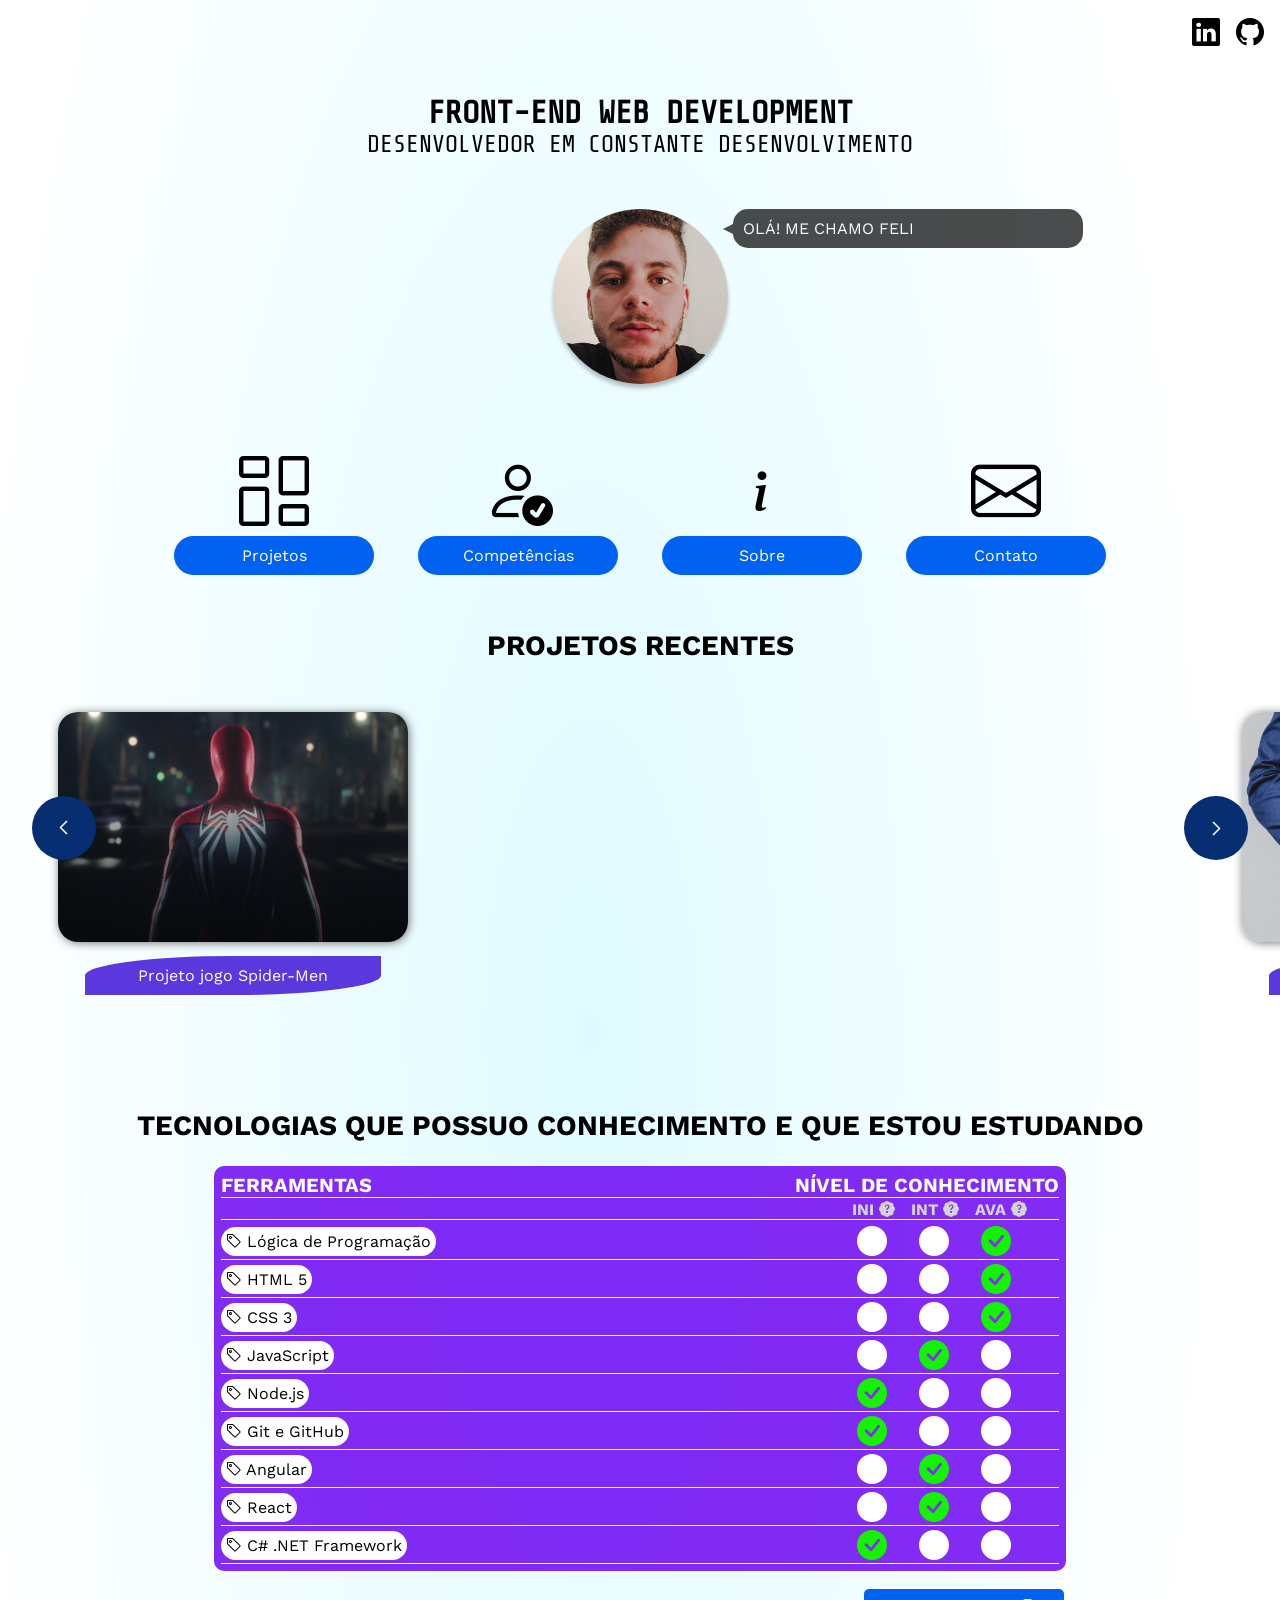
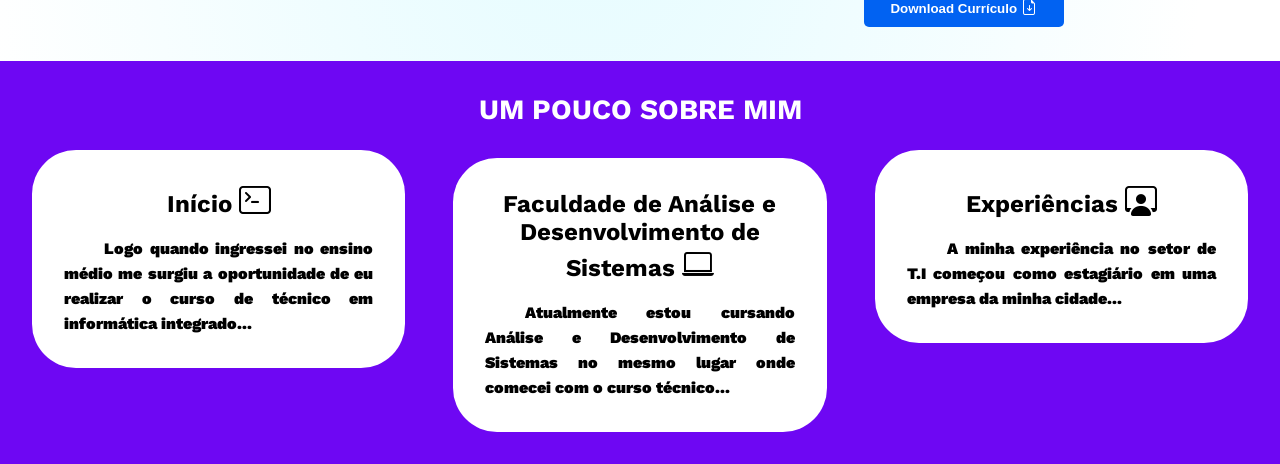
==== index.html @ 6b41c50a "Revert "Update index070425.html" This reverts commit 6c44ef29e21ed54403b137e0d515d4c3d82db84a." ====
<!DOCTYPE html>
<html lang="pt-br">
  <head>
    <meta charset="UTF-8" />
    <meta http-equiv="X-UA-Compatible" content="IE=edge" />
    <meta name="viewport" content="width=device-width, initial-scale=1.0" />
    <title>Felipe Abrantes - Front-End Developer</title>
    
    <!-- Swiper JS -->
    <link rel="stylesheet" href="https://cdn.jsdelivr.net/npm/swiper@11/swiper-bundle.min.css" />
    
    <!-- Estilo -->
    <link rel="stylesheet" href="css/styles.css" />
    <link rel="shortcut icon" href="img/favicon.ico" type="image/x-icon" />
    
    <!-- JavaScript -->
    <script src="js/scripts.js" defer></script>
    
    <!-- Google Fonts -->
    <link rel="preconnect" href="https://fonts.googleapis.com" />
    <link rel="preconnect" href="https://fonts.gstatic.com" crossorigin />
    <link
      href="https://fonts.googleapis.com/css2?family=Lato:ital,wght@0,100;0,300;0,400;0,700;0,900;1,100;1,300;1,400;1,700;1,900&family=Roboto:wght@300&family=Share+Tech+Mono&family=Space+Mono:ital,wght@0,400;0,700;1,400;1,700&display=swap"
      rel="stylesheet" 
    />
    <link
      href="https://fonts.googleapis.com/css2?family=Work+Sans&display=swap"
      rel="stylesheet"
    />

    <!-- Ícones Bootstrap -->
    <link rel="stylesheet" href="https://cdn.jsdelivr.net/npm/bootstrap-icons@1.9.1/font/bootstrap-icons.css" />
  </head>

  <body>
    <!-- Mídias sociais -->
    <div class="icons-social-media social-cabecalho" id="topo">
      <abbr title="Ir para o Linkedin">
        <a href="https://www.linkedin.com/in/abrantes96/" target="_blank">
          <i class="bi bi-linkedin"></i>
        </a>
      </abbr>
      <abbr title="Ir para o GitHub">
        <a href="https://github.com/fsabrantes96" target="_blank">
          <i class="bi bi-github"></i>
        </a>
      </abbr>
    </div>

    <!-- Cabeçalho -->
    <header id="header">
      <div class="text-header">
        <h1>Front-End WEB Development</h1>
        <p>Desenvolvedor em constante desenvolvimento</p>
      </div>
    </header>

    <!-- Imagem -->
    <section id="container-img">
      <div class="foto" alt="Felipe Abrantes">
        <div id="text"></div>
      </div>
    </section>

    <!-- Menu -->
    <main id="principal">
      <div class="container">
        <div class="icon-botao">
          <i class="bi bi-columns-gap"></i>
          <a href="#projetos" class="btn">Projetos</a>
        </div>
        <div class="icon-botao">
          <i class="bi bi-person-check"></i>
          <a href="#competencias" class="btn">Competências</a>
        </div>
        <div class="icon-botao">
          <i class="bi bi-info"></i>
          <a href="#sobre" class="btn">Sobre</a>
        </div>
        <div class="icon-botao">
          <i class="bi bi-envelope"></i>
          <a href="#contato" class="btn">Contato</a>
        </div>
      </div>
    </main>

    <!-- Projetos -->
    <section id="projetos">
      <div class="title-projetos">
        <h3>Projetos Recentes</h3>
      </div>
      <div class="swiper-pagination"></div>
      <div class="projetos-container">
        <div class="slide-projetos">
          <div class="swiper-wrapper">
            <!-- Slides -->
            <div class="swiper-slide">
              <a href="https://fsabrantes96.github.io/spider-man-project/" class="link-img">
                <img class="thumb" src="img/thumb-04.jpg" alt="Projeto jogo Spider-Men"/>
                <figcaption>Projeto jogo Spider-Men</figcaption>
              </a>
            </div>
            <div class="swiper-slide">
              <a href="projeto-advocacia/index.html" class="link-img">
                <img class="thumb" src="img/projeto-advocacia.jpg" alt="Projeto advocacia"/>
                <figcaption>Página de Advocacia</figcaption>
              </a>
            </div>
            <div class="swiper-slide">
              <a href="projeto-plano-hospedagem/index.html" class="link-img">
                <img class="thumb" src="img/projeto-agencia.jpg" alt="Projeto agência"/>
                <figcaption>Página de Planos de Hospedagem</figcaption>
              </a>
            </div>
            <div class="swiper-slide">
              <a href="projeto-decoracao/index.html" class="link-img">
                <img class="thumb" src="img/projeto-decoracao.jpg" alt="Projeto de Pagina de Decoração"/>
                <figcaption>Página de Divulgação Evento de Decoração</figcaption>
              </a>
            </div>
            <div class="swiper-slide">
              <a href="projeto-whatsapp/index.html" class="link-img">
                <img class="thumb" src="img/projeto-whatsapp.jpg" alt="Projeto Clone Whatsapp"/>
                <figcaption>Página Clone do Whatsapp</figcaption>
              </a>
            </div>
            <div class="swiper-slide">
              <a href="projeto-doceria/index.html" class="link-img">
                <img class="thumb" src="img/projeto-doceria.jpg" alt="Projeto doceria"/>
                <figcaption>Página de Doceria</figcaption>
              </a>
            </div>
            <div class="swiper-slide">
              <a href="projeto-instagram/index.html" class="link-img">
                <img class="thumb" src="img/projeto-instagram.jpg" alt="Projeto Página Clone do Instagram"/>
                <figcaption>Página Clone do Instagram</figcaption>
              </a>
            </div>
            <div class="swiper-slide">
              <a href="Projeto-jogo-da-velha/index.html" class="link-img">
                <img class="thumb" src="img/projeto-jogoDaVelha.png" alt="Projeto jogo da velha com Javascript"/>
                <figcaption>Projeto jogo da velha com Javascript</figcaption>
              </a>
            </div>
          </div>
        </div>
        <button class="btns btn-prev">
          <img src="img/arrow-slide.svg" alt="Anterior">
        </button>
        <button class="btns btn-next">
          <img src="img/arrow-slide.svg" alt="Próximo">
        </button>
      </div>
    </section>

    <!-- Competências -->
    <section id="competencias">
      <div class="title-competencias">
        <h3>Tecnologias que possuo conhecimento e que estou estudando</h3>
      </div>
      <div class="tabela-competencias">
        <table>
          <thead>
            <tr class="titulos-tabela">
              <th class="t1">Ferramentas</th>
              <th class="t2">Nível de conhecimento</th>
            </tr>
            <tr class="titulos-tabela legenda">
              <td class="legendas" colspan="2">
                <span id="iniciante">
                  <abbr title="Nível de conhecimento iniciante">Ini <i class="bi bi-patch-question-fill"></i></abbr>
                </span>
                <span id="intermediario">
                  <abbr title="Nível de conhecimento intermediário">Int <i class="bi bi-patch-question-fill"></i></abbr>
                </span>
                <span id="avancado">
                  <abbr title="Nível de conhecimento avançado">Ava <i class="bi bi-patch-question-fill"></i></abbr>
                </span>
              </td>
            </tr>
          </thead>
          <tbody>
            <tr>
              <td class="tech"><i class="bi bi-tag"></i> Lógica de Programação</td>
              <td class="circle">
                <i class="bi bi-circle-fill"></i>
                <i class="bi bi-circle-fill"></i>
                <i class="bi bi-check-circle-fill"></i>
              </td>
            </tr>
            <tr>
              <td class="tech"><i class="bi bi-tag"></i> HTML 5</td>
              <td class="circle">
                <i class="bi bi-circle-fill"></i>
                <i class="bi bi-circle-fill"></i>
                <i class="bi bi-check-circle-fill"></i>
              </td>
            </tr>
            <tr>
              <td class="tech"><i class="bi bi-tag"></i> CSS 3</td>
              <td class="circle">
                <i class="bi bi-circle-fill"></i>
                <i class="bi bi-circle-fill"></i>
                <i class="bi bi-check-circle-fill"></i>
              </td>
            </tr>
            <tr>
              <td class="tech"><i class="bi bi-tag"></i> JavaScript</td>
              <td class="circle">
                <i class="bi bi-circle-fill"></i>
                <i class="bi bi-check-circle-fill"></i>
                <i class="bi bi-circle-fill"></i>
              </td>
            </tr>
            <tr>
              <td class="tech"><i class="bi bi-tag"></i> Node.js</td>
              <td class="circle">
                <i class="bi bi-check-circle-fill"></i>
                <i class="bi bi-circle-fill"></i>
                <i class="bi bi-circle-fill"></i>
              </td>
            </tr>
            <tr>
              <td class="tech"><i class="bi bi-tag"></i> Git e GitHub</td>
              <td class="circle">
                <i class="bi bi-check-circle-fill"></i>
                <i class="bi bi-circle-fill"></i>
                <i class="bi bi-circle-fill"></i>
              </td>
            </tr>
            <tr>
              <td class="tech"><i class="bi bi-tag"></i> Angular</td>
              <td class="circle">
                <i class="bi bi-circle-fill"></i>
                <i class="bi bi-check-circle-fill"></i>
                <i class="bi bi-circle-fill"></i>
              </td>
            </tr>
            <tr>
              <td class="tech"><i class="bi bi-tag"></i> React</td>
              <td class="circle">
                <i class="bi bi-circle-fill"></i>
                <i class="bi bi-check-circle-fill"></i>
                <i class="bi bi-circle-fill"></i>
              </td>
            </tr>
            <tr>
              <td class="tech"><i class="bi bi-tag"></i> C# .NET Framework</td>
              <td class="circle">
                <i class="bi bi-check-circle-fill"></i>
                <i class="bi bi-circle-fill"></i>
                <i class="bi bi-circle-fill"></i>
              </td>
            </tr>
          </tbody>
        </table>

        <div class="download">
          <a href="arquivo/Curriculo.pdf" download>
            <button type="submit" class="btn download-curriculo">
              Download Currículo
              <i class="bi bi-file-earmark-arrow-down"></i>
            </button>
          </a>
        </div>
      </div>
    </section>

    <!-- Sobre -->
    <section id="sobre">
      <div class="title-sobre">
        <h3>Um pouco sobre mim</h3>
      </div>
      <div class="sobre-container">
        <div class="texto-sobre inicio">
          <h4>Início <i class="bi bi-terminal"></i></h4>
          <p>
            Logo quando ingressei no ensino médio me surgiu a oportunidade de eu realizar o curso de técnico em informática integrado...
          </p>
        </div>
        <div class="texto-sobre faculdade">
          <h4>Faculdade de Análise e Desenvolvimento de Sistemas <i class="bi bi-laptop"></i></h4>
          <p>
            Atualmente estou cursando Análise e Desenvolvimento de Sistemas no mesmo lugar onde comecei com o curso técnico...
          </p>
        </div>
        <div class="texto-sobre experiencia">
          <h4>Experiências <i class="bi bi-person-workspace"></i></h4>
          <p>
            A minha experiência no setor de T.I começou como estagiário em uma empresa da minha cidade...
          </p>
        </div>
      </div>
    </section>
  </body>
</html>
---- css/styles.css ----
/* Geral */
*{
  padding: 0;
  margin: 0;
  box-sizing: border-box;
}

html{
  scroll-behavior: smooth;
}

a{
  text-decoration: none;
}
body{
  background: radial-gradient(50% 91.32% at 46.18% 50%, #E0FBFF 0%, #FFFFFF 100%);
  font-family: 'Work Sans', sans-serif;
  min-height: 100vh;
}

h3{
  text-transform: uppercase;
  text-align: center;
  font-size: 1.75rem;
  margin-bottom: 1.5rem;
}

/*Icones social media cabeçalho*/
.icons-social-media.social-cabecalho {
  font-size: 28px;
  display: flex;
  justify-content: flex-end;
  gap: 1rem;
  margin-top: 1rem;
  padding-right: 1rem;
}

.icons-social-media a {
  color: #000;
  transition: 0.5s;
}


.icons-social-media-cabecalho a:hover{
  color: #062e70;
}

/* Cabeçalho */
#header {
  text-align: center;
  text-transform: uppercase;
  font-family: 'Share Tech Mono', monospace;
  margin-top: 3rem;
  line-height: 2rem;
}

#header p {
  font-size: 1.5rem;
}

/* Imagem */
#container-img {
  margin-top: 3rem;
}

#text {
  position: relative;
  margin-top: 10px;
  margin-left: 180px;
  padding: 10px;
  border-radius: 15px;
  width: 200%;
  text-transform: uppercase;
  background-color:#000;
  color: #FFF;
  opacity: .7;
}

#text::before {
  content: '';
  position: absolute;
  width: 0;
  height: 0;
  border-top: 10px solid transparent;
  border-bottom: 10px solid transparent;
  border-right: 20px solid #000;
  left: -10px;

}

.foto{
  position: relative;
  width: 175px;
  height: 175px;
  margin: 0 auto;
  background-image: url(../img/felipe.jpg);
  background-size: cover;
  background-position: center;
  border-radius: 6rem;
  box-shadow: 0px 4px 4px rgba(0, 0, 0, 0.25);
}

/* Icones */
#principal {
  margin-top: 3rem;
}

.container {
  display: flex;
  flex-wrap: wrap;
  justify-content: center;
}

.icon-botao {
  display: flex;
  flex-direction: column;
  align-items: center;
  margin: 20px
}

.icon-botao i {
  font-size: 70px;
}

.btn {
  background-color: #0162F2;
  width: 200px;
  padding: 10px;
  margin-top: 1rem;
  margin: 2px;
  color: #FFF;
  text-align: center;
  border-radius: 45px;
  transition: 0.5s;
}

.btn:hover{
  background-color: #FFF;
  box-sizing: border-box;
  outline: 1px solid #0162F2;
  color: #0162F2;
  font-weight: bold;
}

/* Seção projetos */
#projetos {
  padding: 2rem;
  position: relative;
  overflow: hidden;
}

.projetos-container {
  padding: 1rem;
  position: relative;
}

.projetos-container .btns {
  position: absolute;
  width: 4rem;
  height: 4rem;
  top: 110px;
  background-color: #062e70;
  border-radius: 50%;
  display: flex;
  align-items: center;
  justify-content: center;
  border: none;
  z-index: 999;
  cursor: pointer;
  transition: .5s;
}

.projetos-container .btns.swiper-button-disabled {
  opacity: 0;
}

.btns.btn-prev{
  left: 0;
  transform: rotate(180deg);
}

.btns.btn-next{
  right: 0;
}

.btns:hover {
  background-color: #70afe4;
}

.thumb {
  margin: 10px;
  width: 350px;
  height: 230px;
  border-radius: 1.25rem;
  box-shadow: 1px 1px 10px #777;
}

.title-projetos {
  color: #000;
}

.swiper-wrapper {
  display: flex;
}

div.swiper-slide {
  display: flex;
}

figcaption {
  margin: 0 auto;
  width: 80%;
  text-align: center;
  padding: 10px;
  margin-bottom: 15px;
  background-color: #5b37de;
  color: rgb(255, 255, 255);
  border-top-left-radius: 50%;
  border-bottom-right-radius: 50%;
  transition: .5s;
}

figcaption:hover {
  color:rgb(189, 189, 189);
}

.l2{
  top: 562px;
}

#projeto-1 {
  left: 175px;
}

#projeto-2 {
  left: 545px;
}

.nome-projeto p {
  text-align: center;
  color: #FFF;
  margin-top: 10px;
  font-weight: bold;
}

/* Competencias */
#competencias {
  padding: 2rem;
}

table{
  width: 70%;
  border-radius: 10px;
  margin: 0 auto;
  padding: 5px;
  background-color: rgba(110, 7, 243, .85);
}

th {
  font-size: 1.25rem;
  color: #FFF;
  text-transform: uppercase;
}

.legendas {
  width: 50%;
  display: flex;
  justify-content: flex-end;
  margin-right: 2rem;
  gap: 1rem;
  font-weight: bold;
  color: #d4d4d4;
  text-transform: uppercase;
}

abbr {
  text-decoration: none;
}

.legenda {
  display: flex;
  justify-content: flex-end;
}

#ult {
  margin-right: 48px;
}

tr {
  display: flex;
  justify-content: space-between;
  align-items: center;
  border-bottom: 1px solid #FFF;
}

td{
  margin-top: 2px;
}

td.tech {
  background-color: #FFF;
  padding: 5px;
  border-radius: 25px;
}

.bi-check-circle-fill, .bi-circle-fill {
  font-size: 1.875rem;
  color: #14F201;
}

.bi-circle-fill {
  color: #FFF;
}

td.circle{
  width: 50%;
  margin-right: 3rem;
  display: flex;
  gap: 2rem;
  justify-content: flex-end;
}

.download {
  margin: 0 auto;
  margin-top: 1rem;
  width: 70%;
  display: flex;
  justify-content: flex-end;
}

.download-curriculo {
  border:none;
  border-radius: 5px;
  font-weight: bold;
  cursor: pointer;
}

.download-curriculo i{
  font-size: 1rem;
}

/* Sobre */

#sobre {
  background-color: #6E07F3;
  color: #FFF;
  padding: 2rem;
}

.sobre-container {
  display: flex;
  align-items: baseline;
  gap: 3rem;  
}
.texto-sobre {
  
  flex-grow: 1;
  flex-basis: 500px;
  font-weight: 900;
  padding: 2rem;
  border-radius: 2.75rem;
  background-color: #FFF;
  color: #000;
}

.texto-sobre h4 {
  text-align: center;
  font-size: 1.5rem;
  margin-bottom: 1rem;
  box-sizing: border-box;
}

 .texto-sobre i {
  font-size: 2rem;
}

.texto-sobre p {
  text-align: justify;
  line-height: 25px;
  text-indent: 40px;
  
}

/* Link topo */

#link-topo i{
  text-decoration: none;
  color: rgba(8, 1, 42, 0.404);
  font-size: 3.8rem;
  transition: .5s;
  position: fixed;
  right: 10px;
  bottom: 20px;
  z-index: 1500000;
}

#link-topo i:hover{
  color: rgb(70, 70, 72);
}

/*Contato*/
.footer-container {
  margin-top: 3rem;
}

.contato-form {
  width: 100%;
  margin: 0 auto;
  padding: 2rem;
  text-align: center;
}

form {
  display: flex;
  flex-direction: column;
  align-items: center;
  gap: 1rem;
}

.contato-form input, textarea {
  width: 50%;
  height: 60px;
  border: none;
  border-bottom: 1px solid #062e70;
  padding: 0 10px 0 10px;
  font-size: 1rem;
}

.contato-form textarea {
  padding-top: 10px;
  height: 180px;
}

input.btn.btn-form{
  width: 200px;
  height: auto;
  padding: 10px;
  left: 0;
  margin-bottom: 2rem;
  border-bottom: none;
  cursor: pointer;
}

.icons-social-media {
  font-size: 2rem;
  text-align: center;
}

.icons-social-media a{
  color: #000;
}

.icons-social-media a:hover{
  color: #6E07F3;
}

/*Copyright*/
.copyright {
  margin-top: 1.5rem;
  padding: 5px 0 5px 0 ;
  background-color: #6E07F3;
  color: #FFF;
  text-align: center;
}

/* RESPONSIVO */

 @media screen and (max-width: 900px) {
  .sobre-container {
    flex-wrap: wrap;
  }

  .swiper-pagination.swiper-pagination-clickable.swiper-pagination-bullets.swiper-pagination-horizontal {
    bottom: 0;
  }

  button.btns.btns.btn-next, button.btns.btns.btn-prev{
    display: none;
  }

  .btns img{
    display: none;
  }
}

@media screen and (max-width: 780px) {
  * {
    margin: auto 0;
  }

  .icons-social-media.social-cabecalho {
    margin: auto 0;
    font-size: 2rem;
    justify-content: center;
    padding: 3%;
  }

  .text-header {
    font-size: 1.3rem;
  }

  .text-header h1{
    margin-bottom: 20px;
  }

  #header p{ 
    font-size: 1.6rem;
  }

  #text {
    display: none;
  }

  .foto {
    height: 200px;
    width: 200px;
    border-radius: 50%;
  }

  .container {
    flex-direction: column;
  }

  button.btns.btns.btn-next, button.btns.btns.btn-prev{
    display: none;
  }

  .btns img{
    display: none;
  }

  .icon-botao i {
    display: none;
  }

  .btn {
    width: 60%;
    height: 55px;
    line-height: 35px;
    text-align: center;
    font-size: 1.8rem;
    margin-bottom: 1rem;
  }

  .title-projetos h3 {
    font-size: 2rem;
  }

  #projetos {
    padding-bottom: 0;
  }

  .projetos-container img {
    width: 350px;
    height: 230px;
  }

  .swiper-pagination.swiper-pagination-clickable.swiper-pagination-bullets.swiper-pagination-horizontal {
    bottom: 0;
  }

  .title-competencias {
    width: 100%;
    margin: 0 auto;
  }

  .tabela-competencias {
    width: 100%;
    margin: 0 auto;
  }

  .download-curriculo {
    height:auto;
    font-size: 15px;
  }

  .download a {
    display: flex;
    justify-content: flex-end;
  }  

  .texto-sobre {
    width: 90%;
  }

  .contato-form {
    width: 100%;
  }

  .contato-form input, textarea {
    width: 90%;
    box-sizing: border-box;
  }

}

@media screen and (max-width: 720px) {
  .download-curriculo {
    height: auto;
  }

  .download a {
    display: flex;
    justify-content: flex-end;
  }  

  button.btns.btns.btn-next, button.btns.btns.btn-prev{
    display: none;
  }

  .btns img{
    display: none;
  }
  
  .swiper-pagination.swiper-pagination-clickable.swiper-pagination-bullets.swiper-pagination-horizontal {
    bottom: 0;
  }

  #text {
    display: none;
  }
  
}

@media screen and (max-width: 576px) {
  html, body{
    overflow-x: hidden;
  }

  .text-header h1 {
    line-height: 3rem;
  }

  #projetos {
    padding: 0;
  }

  .projetos-container {
    padding: 0;
  }

  .swiper-slide.swiper-slide-active {
    display: flex;
    justify-content: center;
  }

  .swiper-pagination.swiper-pagination-clickable.swiper-pagination-bullets.swiper-pagination-horizontal {
    bottom: 0;
  }

  img.thumb{
    margin: 0;
  }

  .btn {
    font-size: 1.5rem;
  }

  button.btns.btns.btn-next, button.btns.btns.btn-prev{
    display: none;
  }

  .btns img{
    display: none;
  }

  .swiper-pagination {
    bottom: auto;
  }

  table {
    display: none;
  }

  .download-curriculo {
    margin: 0 auto;
    height: 75px;
    font-size: 1.2rem;
    width: 100%;
  }

  .download {
    justify-content: center;
  }

  .title-competencias h3 {
    margin: 0 5px;
  }

  #sobre{
    padding: 0;
    padding-bottom: 5px;
  }

  .title-sobre{
    padding-top: 5px;
  }

  .sobre-container {
    margin: 10px;
  }
}

@media screen and (max-width: 350px) {
  .btn {
    font-size: 1.1rem;
  }

  #projetos {
    padding: 0;
  }

  img.thumb{
    margin: 0;
  }

  .swiper-slide.swiper-slide-active {
    display: flex;
    justify-content: center;
  }

  .swiper-pagination.swiper-pagination-clickable.swiper-pagination-bullets.swiper-pagination-horizontal {
    bottom: 0;
  }

  .btns img{
    display: none;
  }

  #sobre{
    padding: 0;
  }

  .title-sobre{
    margin-top: 5px;
  }

  .texto-sobre h4 {
    font-size: 1.1rem;
  }

  .texto-sobre p {
    font-size: 0.9rem;
  }
}
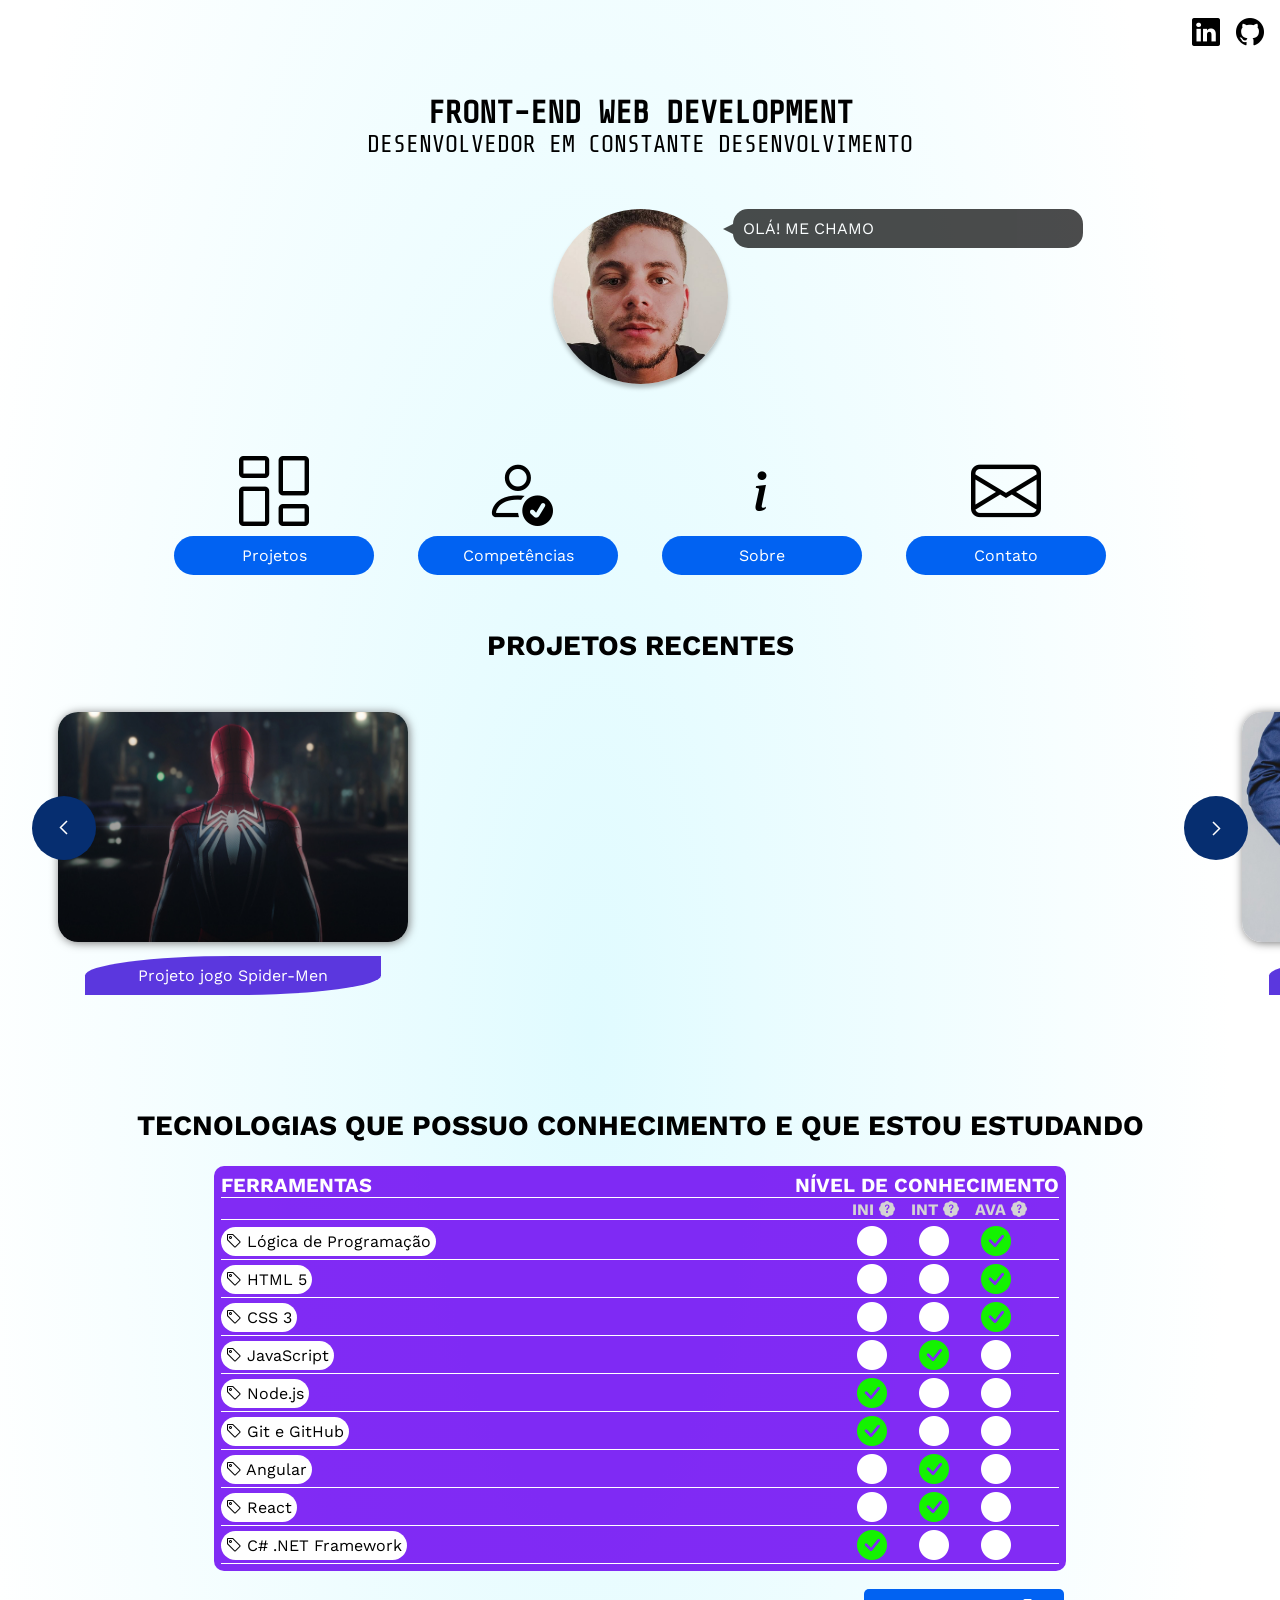
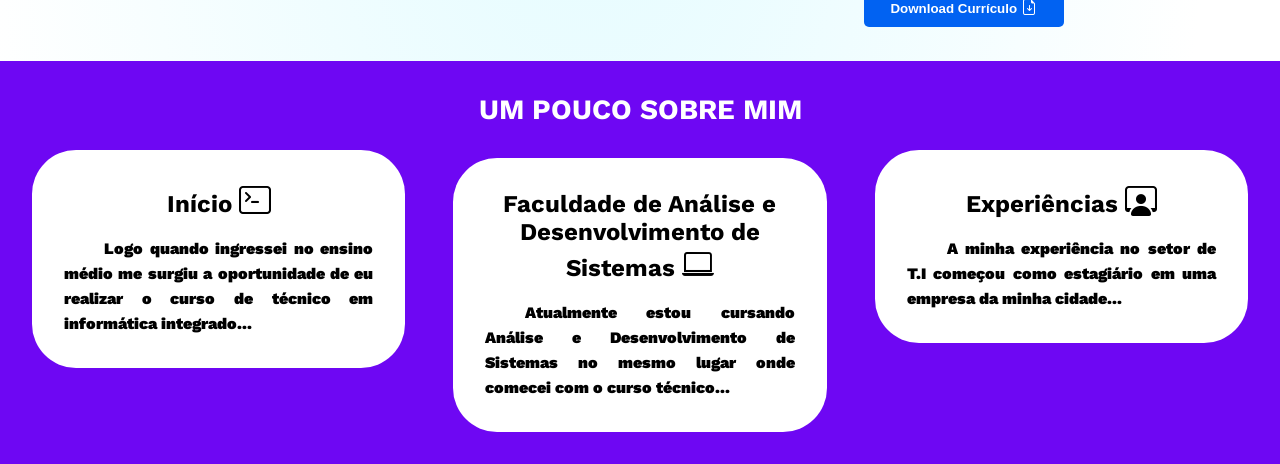
==== commit 8ca42591: "Revert "Update index.html" This reverts commit 167f20c392e0ec7e6a15bfebca793a7fb28ae852." ====
--- a/index.html
+++ b/index.html
@@ -256,7 +256,7 @@
         </table>
 
         <div class="download">
-          <a href="arquivo/Curriculo.pdf" download>
+          <a href="arquivo/Curriculo-Felipe-2024.docx.pdf" download>
             <button type="submit" class="btn download-curriculo">
               Download Currículo
               <i class="bi bi-file-earmark-arrow-down"></i>
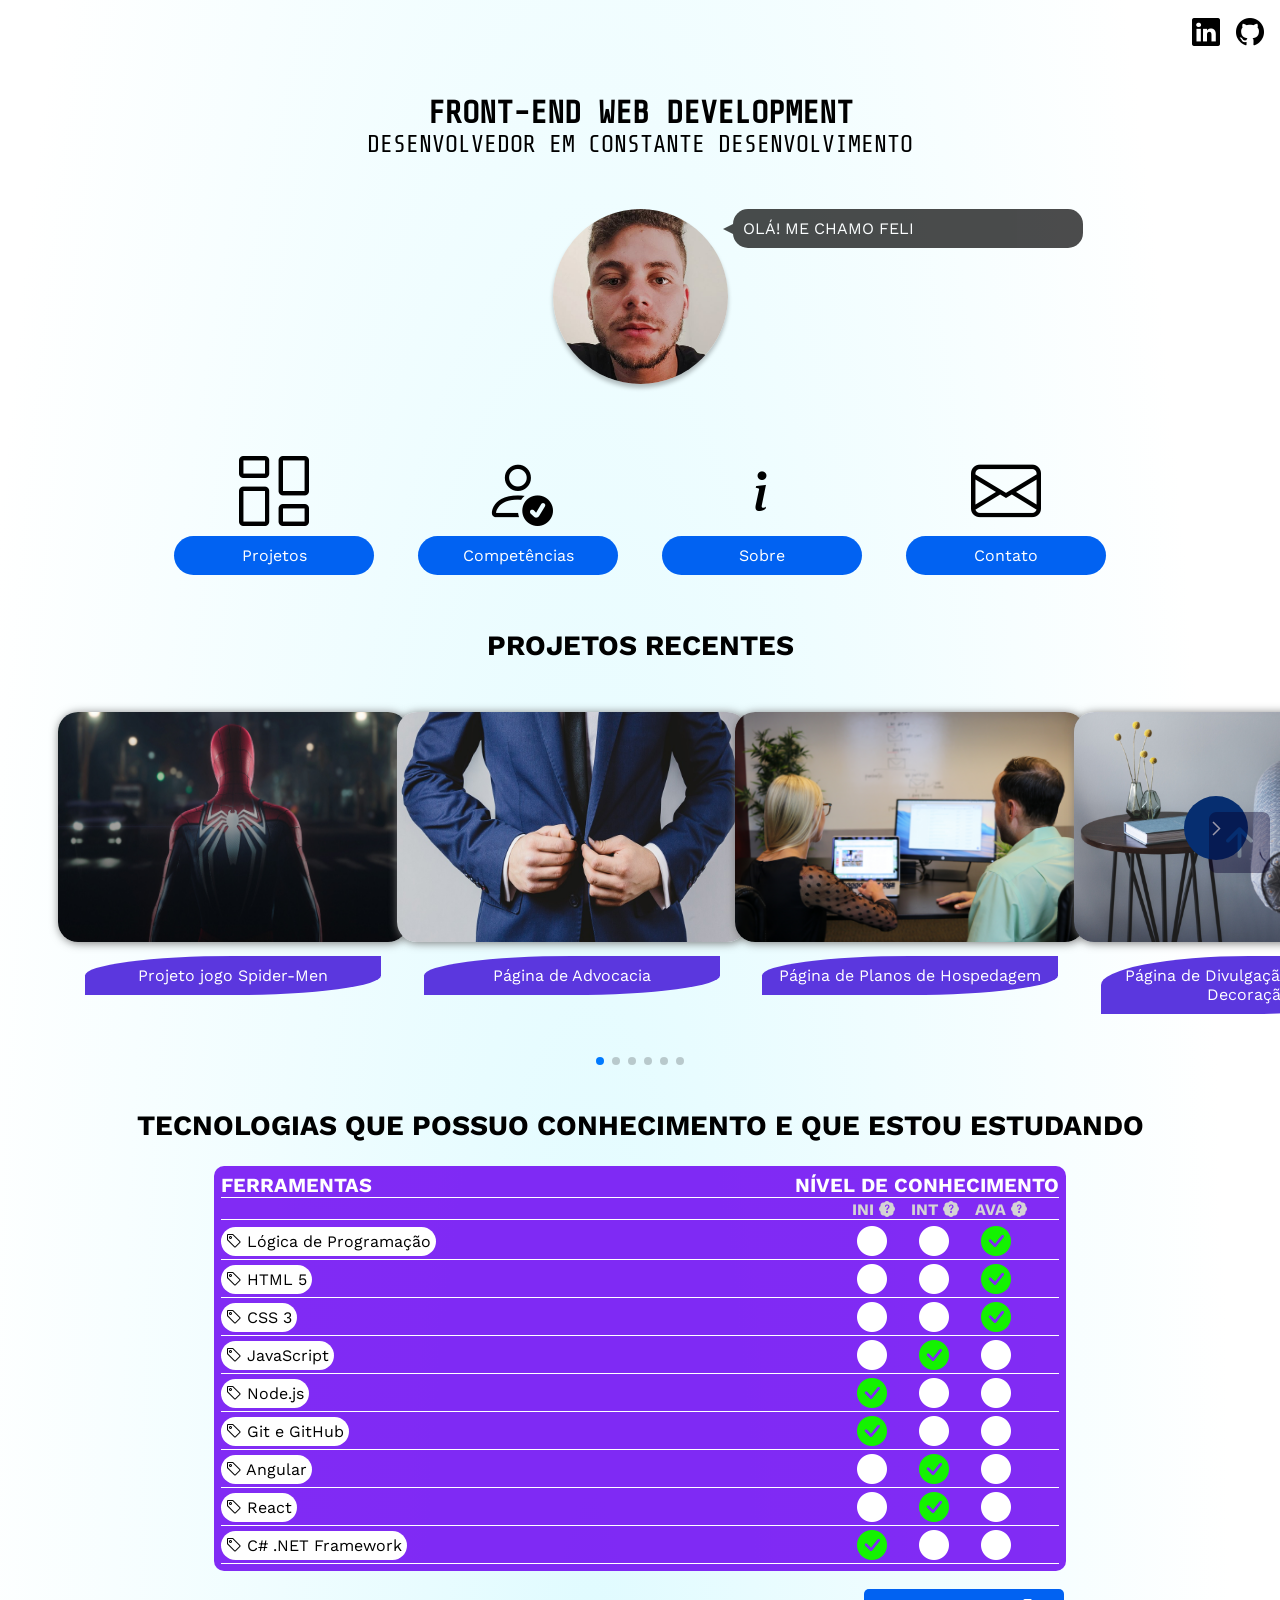
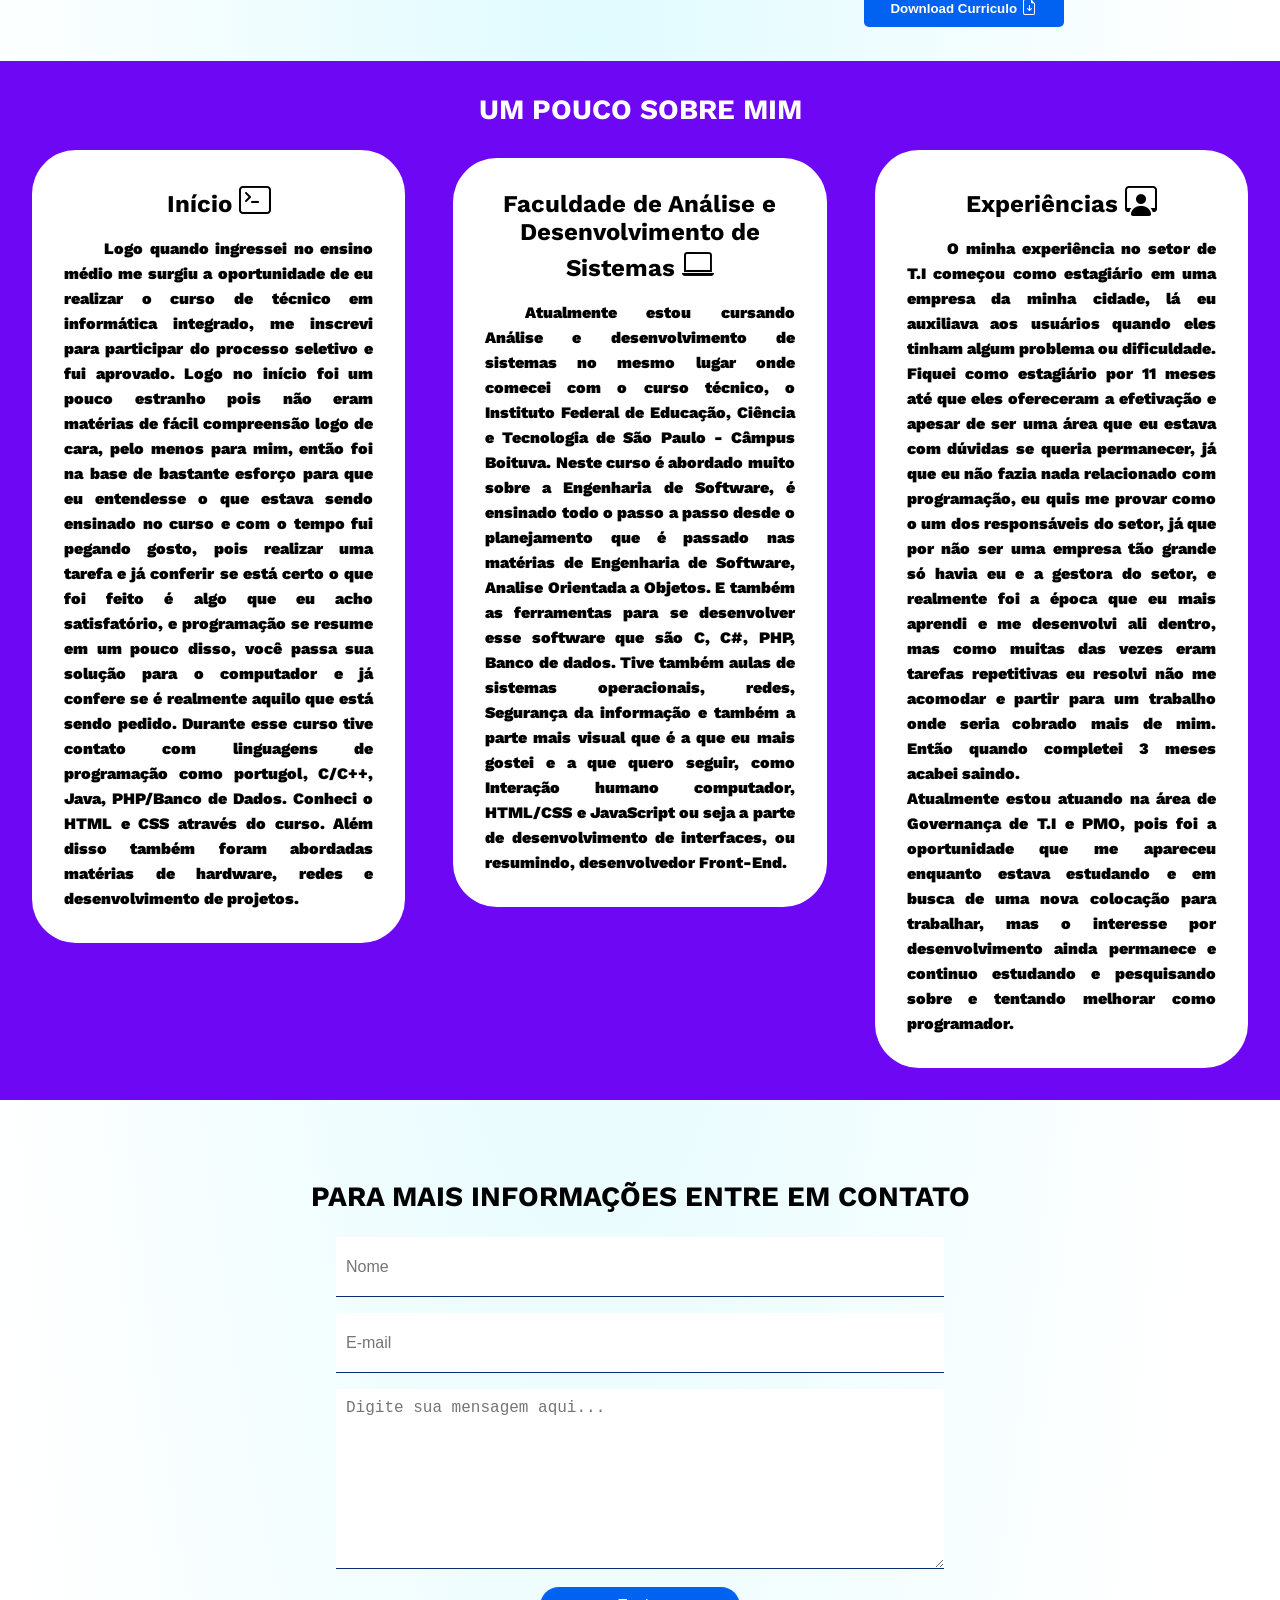
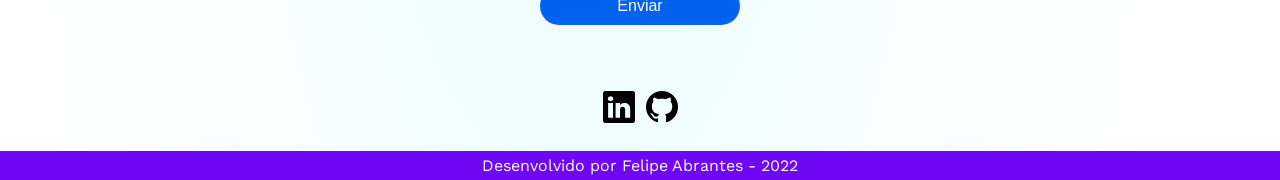
==== commit ce233b52: "Update index.html" ====
--- a/index.html
+++ b/index.html
@@ -1,296 +1,391 @@
 <!DOCTYPE html>
-<html lang="pt-br">
-  <head>
-    <meta charset="UTF-8" />
-    <meta http-equiv="X-UA-Compatible" content="IE=edge" />
-    <meta name="viewport" content="width=device-width, initial-scale=1.0" />
-    <title>Felipe Abrantes - Front-End Developer</title>
-    
-    <!-- Swiper JS -->
-    <link rel="stylesheet" href="https://cdn.jsdelivr.net/npm/swiper@11/swiper-bundle.min.css" />
-    
-    <!-- Estilo -->
-    <link rel="stylesheet" href="css/styles.css" />
-    <link rel="shortcut icon" href="img/favicon.ico" type="image/x-icon" />
-    
-    <!-- JavaScript -->
-    <script src="js/scripts.js" defer></script>
-    
-    <!-- Google Fonts -->
-    <link rel="preconnect" href="https://fonts.googleapis.com" />
-    <link rel="preconnect" href="https://fonts.gstatic.com" crossorigin />
-    <link
-      href="https://fonts.googleapis.com/css2?family=Lato:ital,wght@0,100;0,300;0,400;0,700;0,900;1,100;1,300;1,400;1,700;1,900&family=Roboto:wght@300&family=Share+Tech+Mono&family=Space+Mono:ital,wght@0,400;0,700;1,400;1,700&display=swap"
-      rel="stylesheet" 
-    />
-    <link
-      href="https://fonts.googleapis.com/css2?family=Work+Sans&display=swap"
-      rel="stylesheet"
-    />
-
-    <!-- Ícones Bootstrap -->
-    <link rel="stylesheet" href="https://cdn.jsdelivr.net/npm/bootstrap-icons@1.9.1/font/bootstrap-icons.css" />
-  </head>
-
-  <body>
-    <!-- Mídias sociais -->
-    <div class="icons-social-media social-cabecalho" id="topo">
-      <abbr title="Ir para o Linkedin">
-        <a href="https://www.linkedin.com/in/abrantes96/" target="_blank">
-          <i class="bi bi-linkedin"></i>
-        </a>
-      </abbr>
-      <abbr title="Ir para o GitHub">
-        <a href="https://github.com/fsabrantes96" target="_blank">
-          <i class="bi bi-github"></i>
-        </a>
-      </abbr>
-    </div>
-
-    <!-- Cabeçalho -->
-    <header id="header">
-      <div class="text-header">
-        <h1>Front-End WEB Development</h1>
-        <p>Desenvolvedor em constante desenvolvimento</p>
-      </div>
-    </header>
-
-    <!-- Imagem -->
-    <section id="container-img">
-      <div class="foto" alt="Felipe Abrantes">
-        <div id="text"></div>
-      </div>
-    </section>
-
-    <!-- Menu -->
-    <main id="principal">
-      <div class="container">
-        <div class="icon-botao">
-          <i class="bi bi-columns-gap"></i>
-          <a href="#projetos" class="btn">Projetos</a>
-        </div>
-        <div class="icon-botao">
-          <i class="bi bi-person-check"></i>
-          <a href="#competencias" class="btn">Competências</a>
-        </div>
-        <div class="icon-botao">
-          <i class="bi bi-info"></i>
-          <a href="#sobre" class="btn">Sobre</a>
-        </div>
-        <div class="icon-botao">
-          <i class="bi bi-envelope"></i>
-          <a href="#contato" class="btn">Contato</a>
-        </div>
-      </div>
-    </main>
-
-    <!-- Projetos -->
-    <section id="projetos">
-      <div class="title-projetos">
-        <h3>Projetos Recentes</h3>
-      </div>
-      <div class="swiper-pagination"></div>
-      <div class="projetos-container">
-        <div class="slide-projetos">
-          <div class="swiper-wrapper">
-            <!-- Slides -->
-            <div class="swiper-slide">
-              <a href="https://fsabrantes96.github.io/spider-man-project/" class="link-img">
-                <img class="thumb" src="img/thumb-04.jpg" alt="Projeto jogo Spider-Men"/>
-                <figcaption>Projeto jogo Spider-Men</figcaption>
-              </a>
-            </div>
-            <div class="swiper-slide">
-              <a href="projeto-advocacia/index.html" class="link-img">
-                <img class="thumb" src="img/projeto-advocacia.jpg" alt="Projeto advocacia"/>
-                <figcaption>Página de Advocacia</figcaption>
-              </a>
-            </div>
-            <div class="swiper-slide">
-              <a href="projeto-plano-hospedagem/index.html" class="link-img">
-                <img class="thumb" src="img/projeto-agencia.jpg" alt="Projeto agência"/>
-                <figcaption>Página de Planos de Hospedagem</figcaption>
-              </a>
-            </div>
-            <div class="swiper-slide">
-              <a href="projeto-decoracao/index.html" class="link-img">
-                <img class="thumb" src="img/projeto-decoracao.jpg" alt="Projeto de Pagina de Decoração"/>
-                <figcaption>Página de Divulgação Evento de Decoração</figcaption>
-              </a>
-            </div>
-            <div class="swiper-slide">
-              <a href="projeto-whatsapp/index.html" class="link-img">
-                <img class="thumb" src="img/projeto-whatsapp.jpg" alt="Projeto Clone Whatsapp"/>
-                <figcaption>Página Clone do Whatsapp</figcaption>
-              </a>
-            </div>
-            <div class="swiper-slide">
-              <a href="projeto-doceria/index.html" class="link-img">
-                <img class="thumb" src="img/projeto-doceria.jpg" alt="Projeto doceria"/>
-                <figcaption>Página de Doceria</figcaption>
-              </a>
-            </div>
-            <div class="swiper-slide">
-              <a href="projeto-instagram/index.html" class="link-img">
-                <img class="thumb" src="img/projeto-instagram.jpg" alt="Projeto Página Clone do Instagram"/>
-                <figcaption>Página Clone do Instagram</figcaption>
-              </a>
-            </div>
-            <div class="swiper-slide">
-              <a href="Projeto-jogo-da-velha/index.html" class="link-img">
-                <img class="thumb" src="img/projeto-jogoDaVelha.png" alt="Projeto jogo da velha com Javascript"/>
-                <figcaption>Projeto jogo da velha com Javascript</figcaption>
-              </a>
-            </div>
-          </div>
-        </div>
-        <button class="btns btn-prev">
-          <img src="img/arrow-slide.svg" alt="Anterior">
-        </button>
-        <button class="btns btn-next">
-          <img src="img/arrow-slide.svg" alt="Próximo">
-        </button>
-      </div>
-    </section>
-
-    <!-- Competências -->
-    <section id="competencias">
-      <div class="title-competencias">
-        <h3>Tecnologias que possuo conhecimento e que estou estudando</h3>
-      </div>
-      <div class="tabela-competencias">
-        <table>
-          <thead>
-            <tr class="titulos-tabela">
-              <th class="t1">Ferramentas</th>
-              <th class="t2">Nível de conhecimento</th>
-            </tr>
-            <tr class="titulos-tabela legenda">
-              <td class="legendas" colspan="2">
-                <span id="iniciante">
-                  <abbr title="Nível de conhecimento iniciante">Ini <i class="bi bi-patch-question-fill"></i></abbr>
-                </span>
-                <span id="intermediario">
-                  <abbr title="Nível de conhecimento intermediário">Int <i class="bi bi-patch-question-fill"></i></abbr>
-                </span>
-                <span id="avancado">
-                  <abbr title="Nível de conhecimento avançado">Ava <i class="bi bi-patch-question-fill"></i></abbr>
-                </span>
-              </td>
-            </tr>
-          </thead>
-          <tbody>
-            <tr>
-              <td class="tech"><i class="bi bi-tag"></i> Lógica de Programação</td>
-              <td class="circle">
-                <i class="bi bi-circle-fill"></i>
-                <i class="bi bi-circle-fill"></i>
-                <i class="bi bi-check-circle-fill"></i>
-              </td>
-            </tr>
-            <tr>
-              <td class="tech"><i class="bi bi-tag"></i> HTML 5</td>
-              <td class="circle">
-                <i class="bi bi-circle-fill"></i>
-                <i class="bi bi-circle-fill"></i>
-                <i class="bi bi-check-circle-fill"></i>
-              </td>
-            </tr>
-            <tr>
-              <td class="tech"><i class="bi bi-tag"></i> CSS 3</td>
-              <td class="circle">
-                <i class="bi bi-circle-fill"></i>
-                <i class="bi bi-circle-fill"></i>
-                <i class="bi bi-check-circle-fill"></i>
-              </td>
-            </tr>
-            <tr>
-              <td class="tech"><i class="bi bi-tag"></i> JavaScript</td>
-              <td class="circle">
-                <i class="bi bi-circle-fill"></i>
-                <i class="bi bi-check-circle-fill"></i>
-                <i class="bi bi-circle-fill"></i>
-              </td>
-            </tr>
-            <tr>
-              <td class="tech"><i class="bi bi-tag"></i> Node.js</td>
-              <td class="circle">
-                <i class="bi bi-check-circle-fill"></i>
-                <i class="bi bi-circle-fill"></i>
-                <i class="bi bi-circle-fill"></i>
-              </td>
-            </tr>
-            <tr>
-              <td class="tech"><i class="bi bi-tag"></i> Git e GitHub</td>
-              <td class="circle">
-                <i class="bi bi-check-circle-fill"></i>
-                <i class="bi bi-circle-fill"></i>
-                <i class="bi bi-circle-fill"></i>
-              </td>
-            </tr>
-            <tr>
-              <td class="tech"><i class="bi bi-tag"></i> Angular</td>
-              <td class="circle">
-                <i class="bi bi-circle-fill"></i>
-                <i class="bi bi-check-circle-fill"></i>
-                <i class="bi bi-circle-fill"></i>
-              </td>
-            </tr>
-            <tr>
-              <td class="tech"><i class="bi bi-tag"></i> React</td>
-              <td class="circle">
-                <i class="bi bi-circle-fill"></i>
-                <i class="bi bi-check-circle-fill"></i>
-                <i class="bi bi-circle-fill"></i>
-              </td>
-            </tr>
-            <tr>
-              <td class="tech"><i class="bi bi-tag"></i> C# .NET Framework</td>
-              <td class="circle">
-                <i class="bi bi-check-circle-fill"></i>
-                <i class="bi bi-circle-fill"></i>
-                <i class="bi bi-circle-fill"></i>
-              </td>
-            </tr>
-          </tbody>
-        </table>
-
-        <div class="download">
-          <a href="arquivo/Curriculo-Felipe-2024.docx.pdf" download>
-            <button type="submit" class="btn download-curriculo">
-              Download Currículo
-              <i class="bi bi-file-earmark-arrow-down"></i>
-            </button>
-          </a>
-        </div>
-      </div>
-    </section>
-
-    <!-- Sobre -->
-    <section id="sobre">
-      <div class="title-sobre">
-        <h3>Um pouco sobre mim</h3>
-      </div>
-      <div class="sobre-container">
-        <div class="texto-sobre inicio">
-          <h4>Início <i class="bi bi-terminal"></i></h4>
-          <p>
-            Logo quando ingressei no ensino médio me surgiu a oportunidade de eu realizar o curso de técnico em informática integrado...
-          </p>
-        </div>
-        <div class="texto-sobre faculdade">
-          <h4>Faculdade de Análise e Desenvolvimento de Sistemas <i class="bi bi-laptop"></i></h4>
-          <p>
-            Atualmente estou cursando Análise e Desenvolvimento de Sistemas no mesmo lugar onde comecei com o curso técnico...
-          </p>
-        </div>
-        <div class="texto-sobre experiencia">
-          <h4>Experiências <i class="bi bi-person-workspace"></i></h4>
-          <p>
-            A minha experiência no setor de T.I começou como estagiário em uma empresa da minha cidade...
-          </p>
-        </div>
-      </div>
-    </section>
-  </body>
-</html>
+ <html lang="pt-br">
+   <head>
+     <meta charset="UTF-8" />
+     <meta http-equiv="X-UA-Compatible" content="IE=edge" />
+     <meta name="viewport" content="width=device-width, initial-scale=1.0" />
+     <title>Felipe Abrantes - Front-End Developer</title>
+     <!--Swiper JS-->
+     <link rel="stylesheet" href="https://cdn.jsdelivr.net/npm/swiper@11/swiper-bundle.min.css" />
+     <!-- Estilo -->
+     <link rel="stylesheet" href="css/styles.css" />
+     <link rel="shortcut icon" href="img/favicon.ico" type="image/x-icon" />
+     <!-- JavaScript -->
+     <script src="js/scripts.js" defer></script>
+     <!-- Google Fonts -->
+     <link rel="preconnect" href="https://fonts.googleapis.com" />
+     <link rel="preconnect" href="https://fonts.gstatic.com" crossorigin />
+     <link
+       href="https://fonts.googleapis.com/css2?family=Lato:ital,wght@0,100;0,300;0,400;0,700;0,900;1,100;1,300;1,400;1,700;1,900&family=Roboto:wght@300&family=Share+Tech+Mono&family=Space+Mono:ital,wght@0,400;0,700;1,400;1,700&display=swap"
+       rel="stylesheet" 
+     />
+ 
+     <link rel="preconnect" href="https://fonts.googleapis.com" />
+     <link rel="preconnect" href="https://fonts.gstatic.com" crossorigin />
+     <link
+       href="https://fonts.googleapis.com/css2?family=Lato:ital,wght@0,100;0,300;0,400;0,700;0,900;1,100;1,300;1,400;1,700;1,900&family=Roboto:wght@300&family=Share+Tech+Mono&family=Space+Mono:ital,wght@0,400;0,700;1,400;1,700&family=Work+Sans&display=swap"
+       rel="stylesheet"
+     />
+     <!-- Icones Bootsrap -->
+     <link
+       rel="stylesheet"
+       href="https://cdn.jsdelivr.net/npm/bootstrap-icons@1.9.1/font/bootstrap-icons.css"
+     />
+     <!-- Icones Google -->
+   </head>
+   <body>
+     <!-- Mídias sociais -->
+     <div class="icons-social-media social-cabecalho" id="topo">
+       <abbr title="Ir para o Linkedin">
+         <a href="https://www.linkedin.com/in/abrantes96/" target="_blank">
+           <i class="bi bi-linkedin"></i>
+         </a>
+       </abbr>
+       <abbr title="Ir para o GitHub">
+         <a href="https://github.com/fsabrantes96" target="_blank">
+           <i class="bi bi-github"></i>
+         </a>
+       </abbr>
+     </div>
+     <!-- Cabeçalho -->
+     <header id="header">
+       <div class="text-header">
+         <h1>Front-End WEB Development</h1>
+         <p>Desenvolvedor em constante desenvolvimento</p>
+       </div>
+     </header>
+     <!-- TESTE -->
+     <!-- Imagem -->
+     <section id="container-img">
+       <div class="foto" alt="Felipe Abrantes">
+         <div id="text">
+         </div>
+       </div>
+     </section>
+     <!-- Menu -->
+     <main id="principal">
+       <div class="container">
+         <div class="icon-botao">
+           <i class="bi bi-columns-gap"></i>
+           <a href="#projetos" class="btn">Projetos</a>
+         </div>
+         <div class="icon-botao">
+           <i class="bi bi-person-check"></i>
+           <a href="#competencias" class="btn">Competências</a>
+         </div>
+         <div class="icon-botao">
+           <i class="bi bi-info"></i>
+           <a href="#sobre" class="btn">Sobre</a>
+         </div>
+         <div class="icon-botao">
+           <i class="bi bi-envelope"></i>
+           <a href="#contato" class="btn">Contato</a>
+         </div>
+       </div>
+     </main>
+     <!-- Projetos -->
+     <section id="projetos">
+       <div class="title-projetos">
+         <h3>Projetos Recentes</h3>
+       </div>
+       <div class="swiper-pagination"></div>
+       <div class="projetos-container">
+         <div class="slide-projetos">
+           <div class="swiper-wrapper">
+             <div class="swiper-slide">
+               <a href="https://fsabrantes96.github.io/spider-man-project/" class="link-img">
+                 <img class="thumb" src="img/thumb-04.jpg" alt="Projeto jogo Spider-Men"/>
+                 <figcaption>Projeto jogo Spider-Men</figcaption>
+               </a>
+             </div>
+             <div class="swiper-slide">
+               <a href="projeto-advocacia/index.html" class="link-img">
+                 <img class="thumb" src="img/projeto-advocacia.jpg" alt="Projeto advocacia"/>
+                 <figcaption>Página de Advocacia</figcaption>
+               </a>
+             </div>
+             <div class="swiper-slide">
+               <a href="projeto-plano-hospedagem/index.html" class="link-img">
+                 <img class="thumb" src="img/projeto-agencia.jpg" alt="Projeto agência"/>
+                 <figcaption>Página de Planos de Hospedagem</figcaption>
+               </a>
+             </div>
+             <div class="swiper-slide">
+               <a href="projeto-decoracao/index.html" class="link-img">
+                 <img class="thumb" src="img/projeto-decoracao.jpg" alt="Projeto de Pagina de Decoração"/>
+                 <figcaption>Página de Divulgação Evento de Decoração</figcaption>
+               </a>
+             </div>
+             <div class="swiper-slide">
+               <a href="projeto-whatsapp/index.html" class="link-img">
+                 <img class="thumb" src="img/projeto-whatsapp.jpg" alt="Projeto Colne Whatsapp"/>
+                 <figcaption>Página Clone do Whatsapp</figcaption>
+               </a>
+             </div>
+             <div class="swiper-slide">
+               <a href="projeto-doceria/index.html" class="link-img">
+                 <img class="thumb" src="img/projeto-doceria.jpg" alt="Projeto doceria"/>
+                 <figcaption>Página de Doceria</figcaption>
+               </a>
+             </div>
+             <div class="swiper-slide">
+               <a href="projeto-instagram/index.html" class="link-img">
+                 <img class="thumb" src="img/projeto-instagram.jpg" alt="Projeto Página Clone do Instagram"/>
+                 <figcaption>Página Clone do Instagram</figcaption>
+               </a>
+             </div>
+             <div class="swiper-slide">
+               <a href="Projeto-jogo-da-velha/index.html" class="link-img">
+                 <img class="thumb" src="img/projeto-jogoDaVelha.png" alt="Projeto jogo da velha com Javascript"/>
+                 <figcaption>Projeto jogo da velha com Javascript</figcaption>
+               </a>
+             </div>
+           </div>
+         </div>
+         <button class="btns btn-prev">
+           <img src="img/arrow-slide.svg" alt="">
+         </button>
+         <button class="btns btn-next">
+           <img src="img/arrow-slide.svg" alt="">
+         </button>
+       </div>
+     </section>
+     <section id="competencias">
+       <div class="title-competencias">
+         <h3>Tecnologias que possuo conhecimento e que estou estudando</h3>
+       </div>
+       <div class="tabela-competencias">
+         <table>
+           <thead>
+             <tr class="titulos-tabela">
+               <th class="t1">Ferramentas</th>
+               <th class="t2">Nível de conhecimento</th>
+             </tr>
+             <tr class="titulos-tabela legenda">
+               <td class="legendas">
+                 <span id="iniciante">
+                   <abbr title="Nível de conhecimento iniciante">Ini <i class="bi bi-patch-question-fill"></i>
+                   </abbr>
+                 </span>
+                 <span id="intermediario">
+                   <abbr title="Nível de conhecimento intermediário">Int <i class="bi bi-patch-question-fill"></i>
+                   </abbr>
+                 </span>
+                 <span id="avancado">
+                   <abbr title="Nível de conhecimento avançado">Ava <i class="bi bi-patch-question-fill"></i>
+                   </abbr>
+                 </span>
+               </td>
+             </tr>
+           </thead>
+           <tbody>
+             <tr>
+               <td class="tech"><i class="bi bi-tag"></i> Lógica de Programação</td>
+               <div>
+                 <td class="circle">
+                   <i class="bi bi-circle-fill"></i>
+                   <i class="bi bi-circle-fill"></i>
+                   <i class="bi bi-check-circle-fill"></i>
+                 </td>
+               </div>
+             </tr>
+               <td class="tech"><i class="bi bi-tag"></i> HTML 5</td>
+               <div>
+                 <td class="circle">
+                   <i class="bi bi-circle-fill"></i>
+                   <i class="bi bi-circle-fill"></i>
+                   <i class="bi bi-check-circle-fill"></i>
+                 </td>
+               </div>
+             </tr>
+             <tr>
+               <td class="tech"><i class="bi bi-tag"></i> CSS 3</td>
+               <div>
+                 <td class="circle">
+                   <i class="bi bi-circle-fill"></i>
+                   <i class="bi bi-circle-fill"></i>
+                   <i class="bi bi-check-circle-fill"></i>
+                 </td>
+               </div>
+             </tr>
+             <tr>
+               <td class="tech"><i class="bi bi-tag"></i> JavaScript</td>
+               <div>
+                 <td class="circle">
+                   <i class="bi bi-circle-fill"></i>
+                   <i class="bi bi-check-circle-fill"></i>
+                   <i class="bi bi-circle-fill"></i>
+                 </td>
+               </div>
+             </tr>
+             <tr>
+               <td class="tech"><i class="bi bi-tag"></i> Node.js</td>
+               <div>
+                 <td class="circle">
+                   <i class="bi  bi-check-circle-fill"></i>
+                   <i class="bi bi-circle-fill"></i>
+                   <i class="bi bi-circle-fill"></i>
+                 </td>
+               </div>
+             </tr>
+             <tr>
+               <td class="tech"><i class="bi bi-tag"></i> Git e GitHub</td>
+               <div>
+                 <td class="circle">
+                   <i class="bi bi-check-circle-fill"></i>
+                   <i class="bi bi-circle-fill"></i>
+                   <i class="bi bi-circle-fill"></i>
+                 </td>
+               </div>
+             </tr>
+             <tr>
+               <td class="tech"><i class="bi bi-tag"></i> Angular</td>
+               <div>
+                 <td class="circle">
+                   <i class="bi bi-circle-fill"></i>
+                   <i class="bi bi-check-circle-fill"></i>
+                   <i class="bi bi-circle-fill"></i>
+                 </td>
+               </div>
+             </tr>
+             <tr>
+               <td class="tech"><i class="bi bi-tag"></i> React</td>
+               <div>
+                 <td class="circle">
+                   <i class="bi bi-circle-fill"></i>
+                   <i class="bi bi-check-circle-fill"></i>
+                   <i class="bi bi-circle-fill"></i>
+                 </td>
+               </div>
+             </tr>
+             <tr>
+               <td class="tech"><i class="bi bi-tag"></i> C# .NET Framework</td>
+               <div>
+                 <td class="circle">
+                   <i class="bi bi-check-circle-fill"></i>
+                   <i class="bi bi-circle-fill"></i>
+                   <i class="bi bi-circle-fill"></i>
+                 </td>
+               </div>
+             </tr>
+           </tbody>
+         </table>
+         <div class="download">
+           <a href="arquivo/Curriculo-Felipe-2024.docx.pdf" download>
+           <a href="arquivo/Curriculo.pdf" download>
+             <button type="submit" class="btn download-curriculo">
+               Download Curriculo
+               <i class="bi bi-file-earmark-arrow-down"></i>
+             </button>
+           </a>
+         </div>
+       </div>
+     </section>
+     <section id="sobre">
+       <div class="title-sobre">
+         <h3>Um pouco sobre mim</h3>
+       </div>
+       <div class="sobre-container">
+         <div class="texto-sobre inicio">
+           <h4>Início <i class="bi bi-terminal"></i></h4>
+           <p>
+             Logo quando ingressei no ensino médio me surgiu a oportunidade de eu realizar o curso de técnico em informática integrado,
+             me inscrevi para participar do processo seletivo e fui aprovado.
+             Logo no início foi um pouco estranho pois não eram matérias de fácil compreensão logo de cara,
+             pelo menos para mim, então foi na base de bastante esforço para que eu entendesse o que estava sendo ensinado no curso e com o tempo fui pegando gosto,
+             pois realizar uma tarefa e já conferir se está certo o que foi feito é algo que eu acho satisfatório,
+             e programação se resume em um pouco disso, você passa sua solução para o computador e já confere se é realmente aquilo que está sendo pedido.
+             Durante esse curso tive contato com linguagens de programação como portugol, C/C++, Java, PHP/Banco de Dados. Conheci o HTML e CSS através do curso.
+             Além disso também foram abordadas matérias de hardware, redes e desenvolvimento de projetos.
+           </p>
+         </div>
+         <div class="texto-sobre faculdade">
+           <h4>
+             Faculdade de Análise e Desenvolvimento de Sistemas
+             <i class="bi bi-laptop"></i>
+           </h4>
+           <p>
+             Atualmente estou cursando Análise e desenvolvimento de sistemas no mesmo lugar onde comecei com o curso técnico,
+             o Instituto Federal de Educação, Ciência e Tecnologia de São Paulo - Câmpus Boituva.
+             Neste curso é abordado muito sobre a Engenharia de Software, é ensinado todo o passo a passo desde o planejamento que
+             é passado nas matérias de Engenharia de Software, Analise Orientada a Objetos.
+             E também as ferramentas para se desenvolver esse software que são C, C#, PHP, Banco de dados.
+             Tive também aulas de sistemas operacionais, redes, Segurança da informação e também a parte mais visual que é a que eu mais 
+             gostei e a que quero seguir, como Interação humano computador, HTML/CSS e JavaScript ou seja a parte de 
+             desenvolvimento de interfaces, ou resumindo, desenvolvedor Front-End.
+           </p>
+         </div>
+         <div class="texto-sobre experiencia">
+           <h4>Experiências <i class="bi bi-person-workspace"></i></h4>
+           <p>
+             O minha experiência no setor de T.I começou como estagiário em uma empresa da minha cidade, lá eu auxiliava aos usuários quando eles tinham algum
+             problema ou dificuldade. Fiquei como estagiário por 11 meses até que eles ofereceram a efetivação e apesar de ser uma área que eu estava com dúvidas
+             se queria permanecer, já que eu não fazia nada relacionado com programação, eu quis me provar como o um dos responsáveis do setor, já que por não
+             ser uma empresa tão grande só havia eu e a gestora do setor, e realmente foi a época que eu mais aprendi e me desenvolvi ali dentro, mas como muitas
+             das vezes eram tarefas repetitivas eu resolvi não me acomodar e partir para um trabalho onde seria cobrado mais de mim.
+             Então quando completei 3 meses acabei saindo.<br/> Atualmente estou atuando na área de Governança
+             de T.I e PMO, pois foi a oportunidade que me apareceu enquanto estava estudando e em busca de uma nova colocação para trabalhar, mas o interesse por 
+             desenvolvimento ainda permanece e continuo estudando e pesquisando sobre e tentando melhorar como programador.
+           </p>
+         </div>
+       </div>
+     </section>
+     <div id="link-topo">
+       <abbr title="Ir para o topo da página">
+         <a href="#topo">
+           <i class="bi bi-arrow-up-square-fill"></i>
+         </a>
+       </abbr>
+     </div>
+     <!-- Contato -->
+     <footer>
+       <div class="footer-container">
+         <div class="contato-form" id="contato">
+           <div class="form-head">
+             <h3>Para mais informações entre em contato</h3>
+           </div>
+           <form action="./php/enviar-email.php" method="POST">
+             <input
+               type="text"
+               name="name"
+               id="name"
+               placeholder="Nome"
+               required
+             />
+             <input
+               type="email"
+               name="email"
+               id="email"
+               placeholder="E-mail"
+               required
+             />
+             <textarea
+               class="campo-texto"
+               name="message"
+               placeholder="Digite sua mensagem aqui..."
+               required
+             ></textarea>
+             <input type="submit" class="btn btn-form" value="Enviar" />
+           </form>
+         </div>
+         <div class="icons-social-media">
+           <abbr title="Ir para o Linkedin">
+             <a href="https://www.linkedin.com/in/abrantes96/">
+               <i class="bi bi-linkedin"></i>
+             </a>
+           </abbr>
+           <abbr title="Ir para o GitHub">
+             <a href="https://github.com/fsabrantes96">
+               <i class="bi bi-github"></i>
+             </a>
+           </abbr>
+         </div>
+       </div>
+       <div class="copyright">
+         <p>Desenvolvido por Felipe Abrantes - 2022</p>
+       </div>
+     </footer>
+     <!--Javascript Swiper-->
+     <script src="https://cdn.jsdelivr.net/npm/swiper@11/swiper-bundle.min.js"></script>
+   </body>
+ </html>
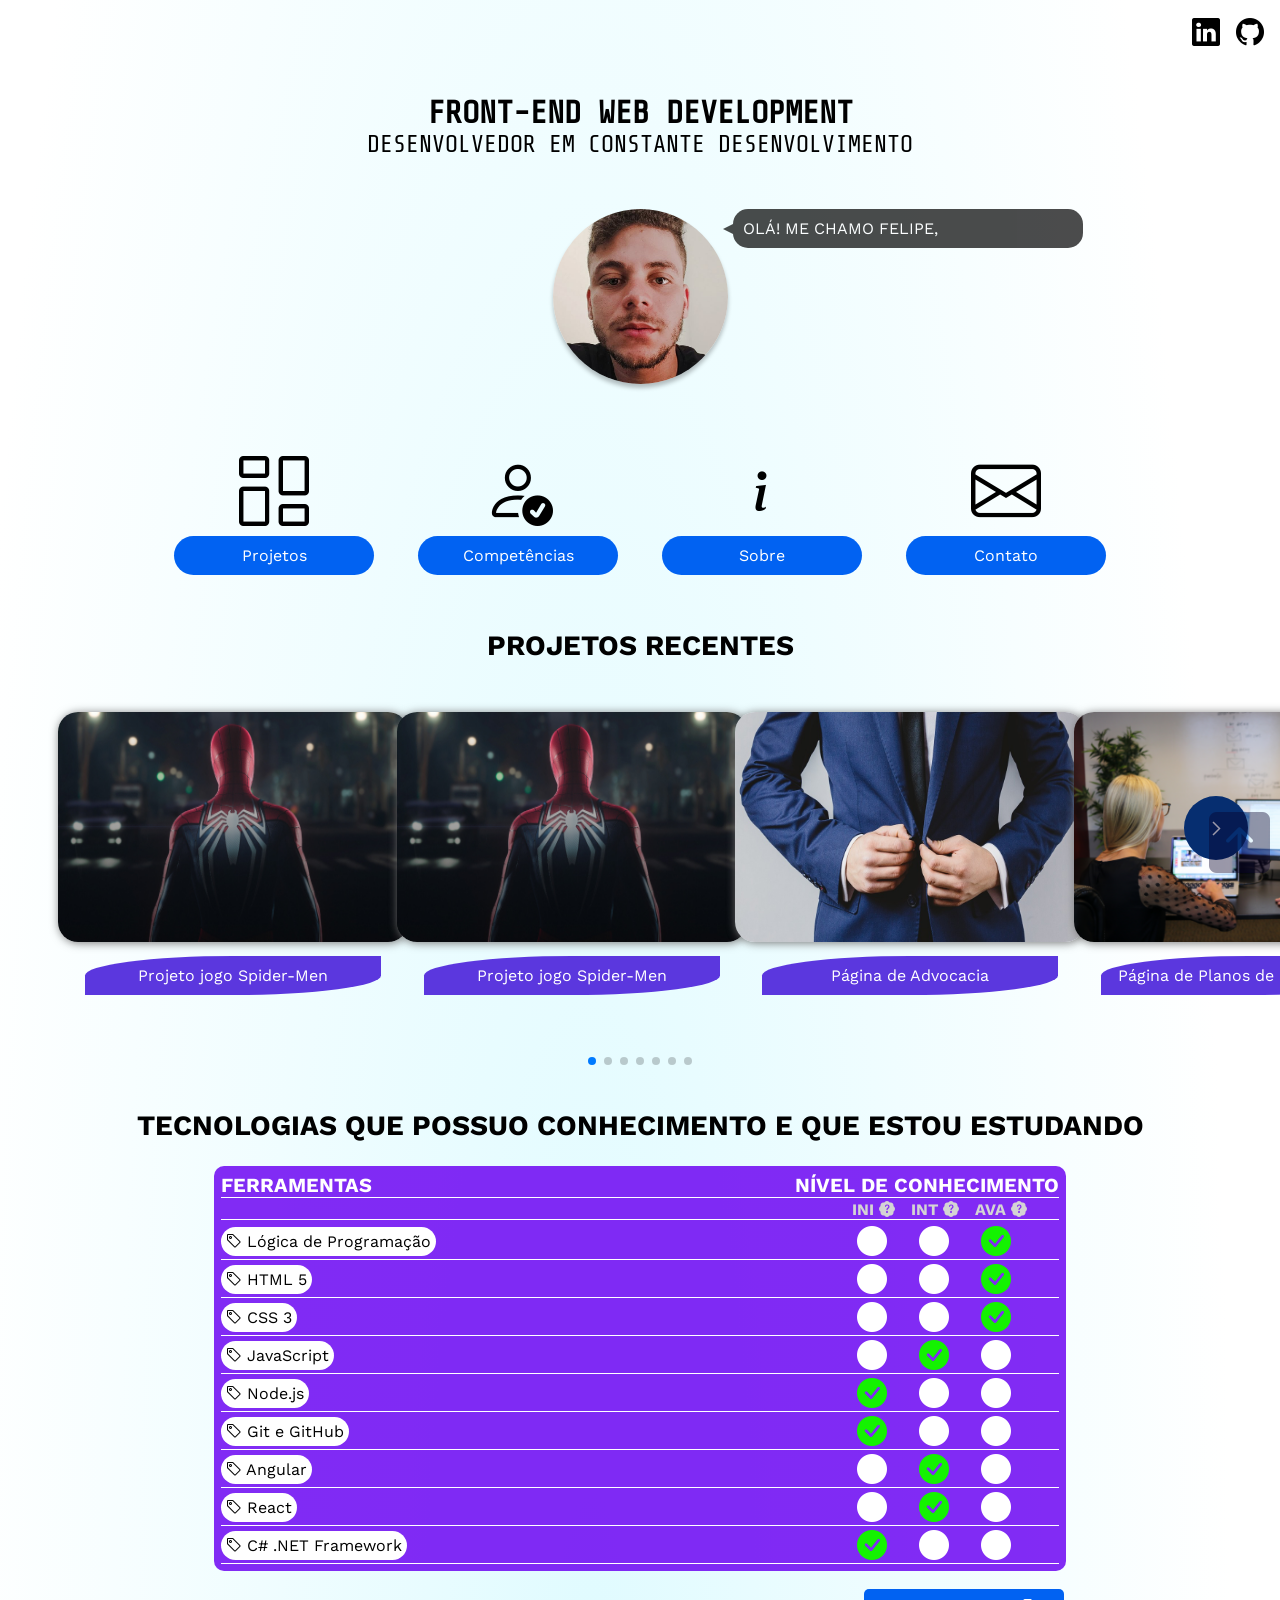
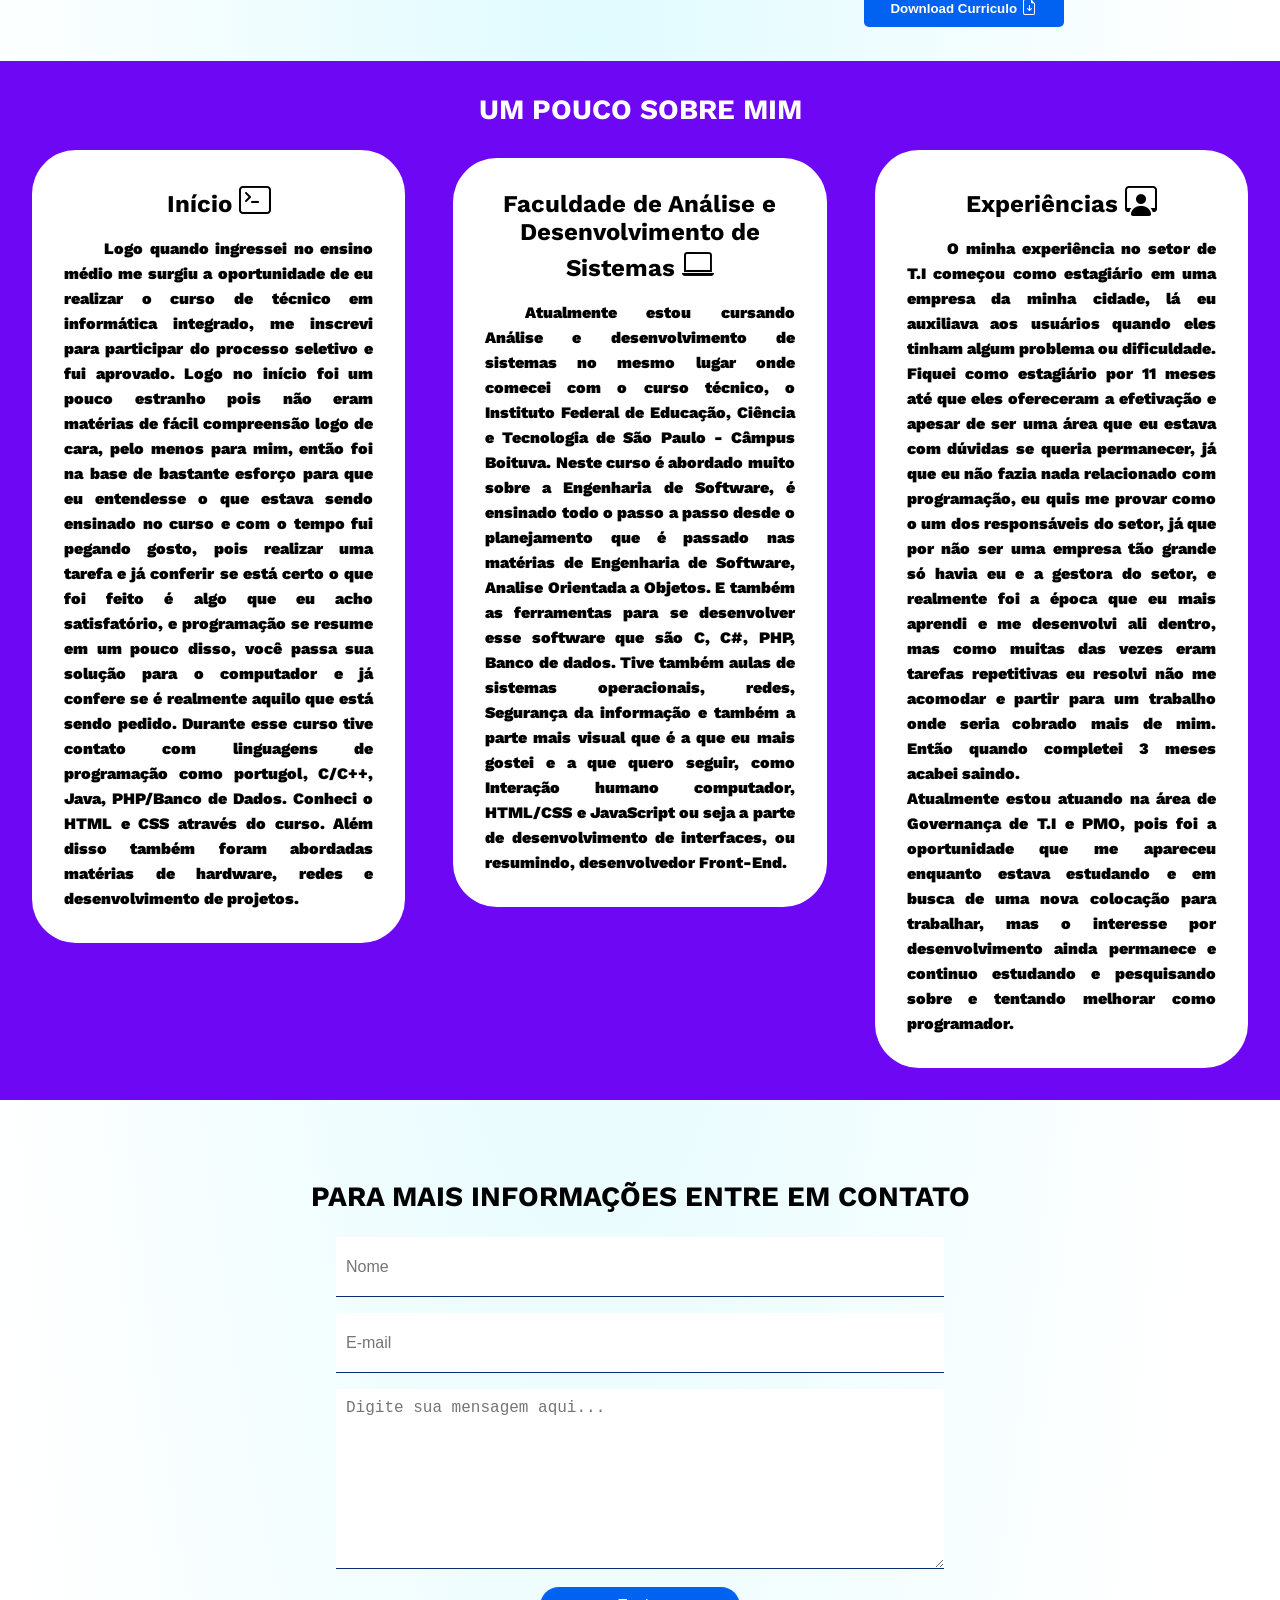
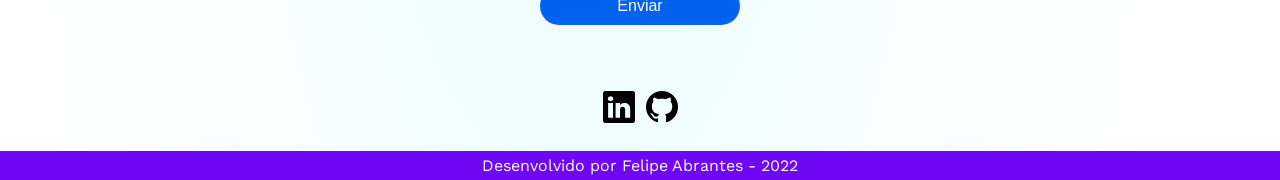
==== commit 5d12f01d: "Update index.html" ====
--- a/index.html
+++ b/index.html
@@ -92,6 +92,12 @@
        <div class="projetos-container">
          <div class="slide-projetos">
            <div class="swiper-wrapper">
+            <div class="swiper-slide">
+               <a href="https://daniellealday.com.br/" class="link-img">
+                 <img class="thumb" src="img/thumb-04.jpg" alt="Projeto jogo Spider-Men"/>
+                 <figcaption>Projeto jogo Spider-Men</figcaption>
+               </a>
+             </div>
              <div class="swiper-slide">
                <a href="https://fsabrantes96.github.io/spider-man-project/" class="link-img">
                  <img class="thumb" src="img/thumb-04.jpg" alt="Projeto jogo Spider-Men"/>
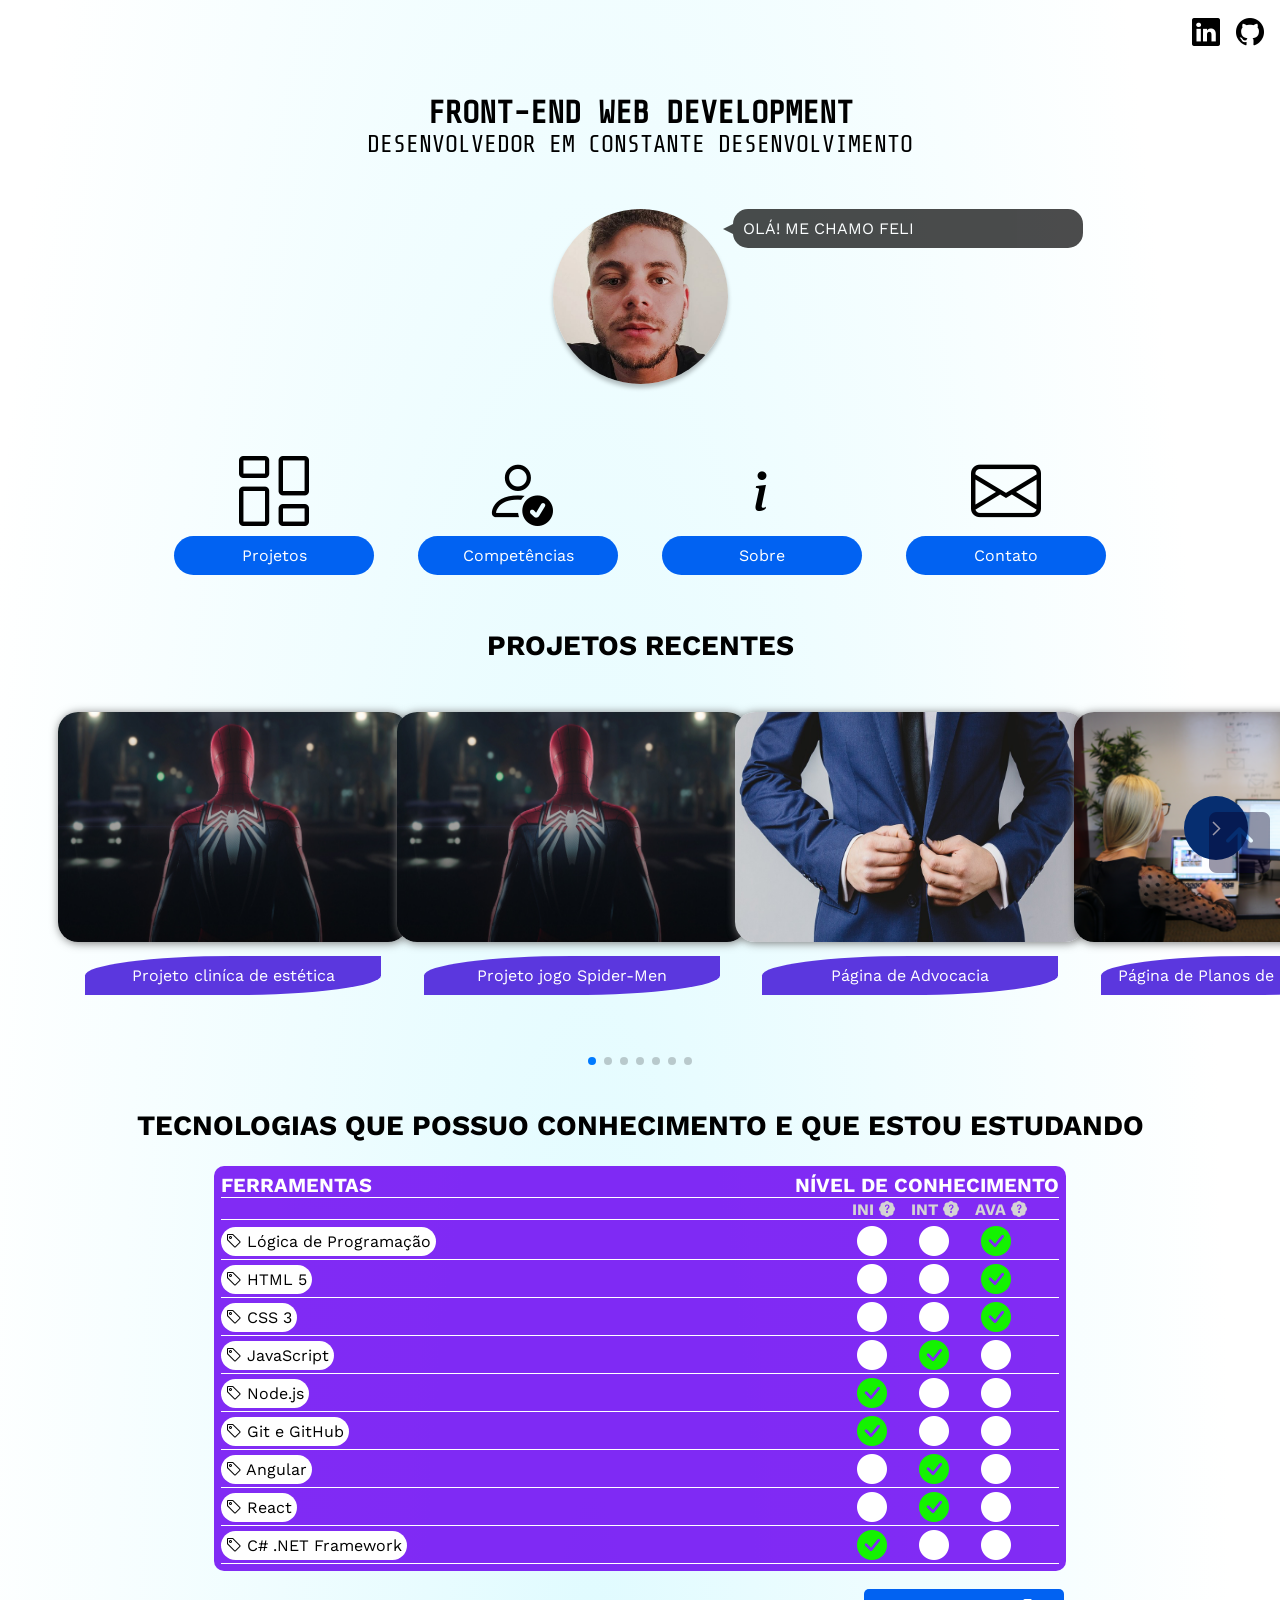
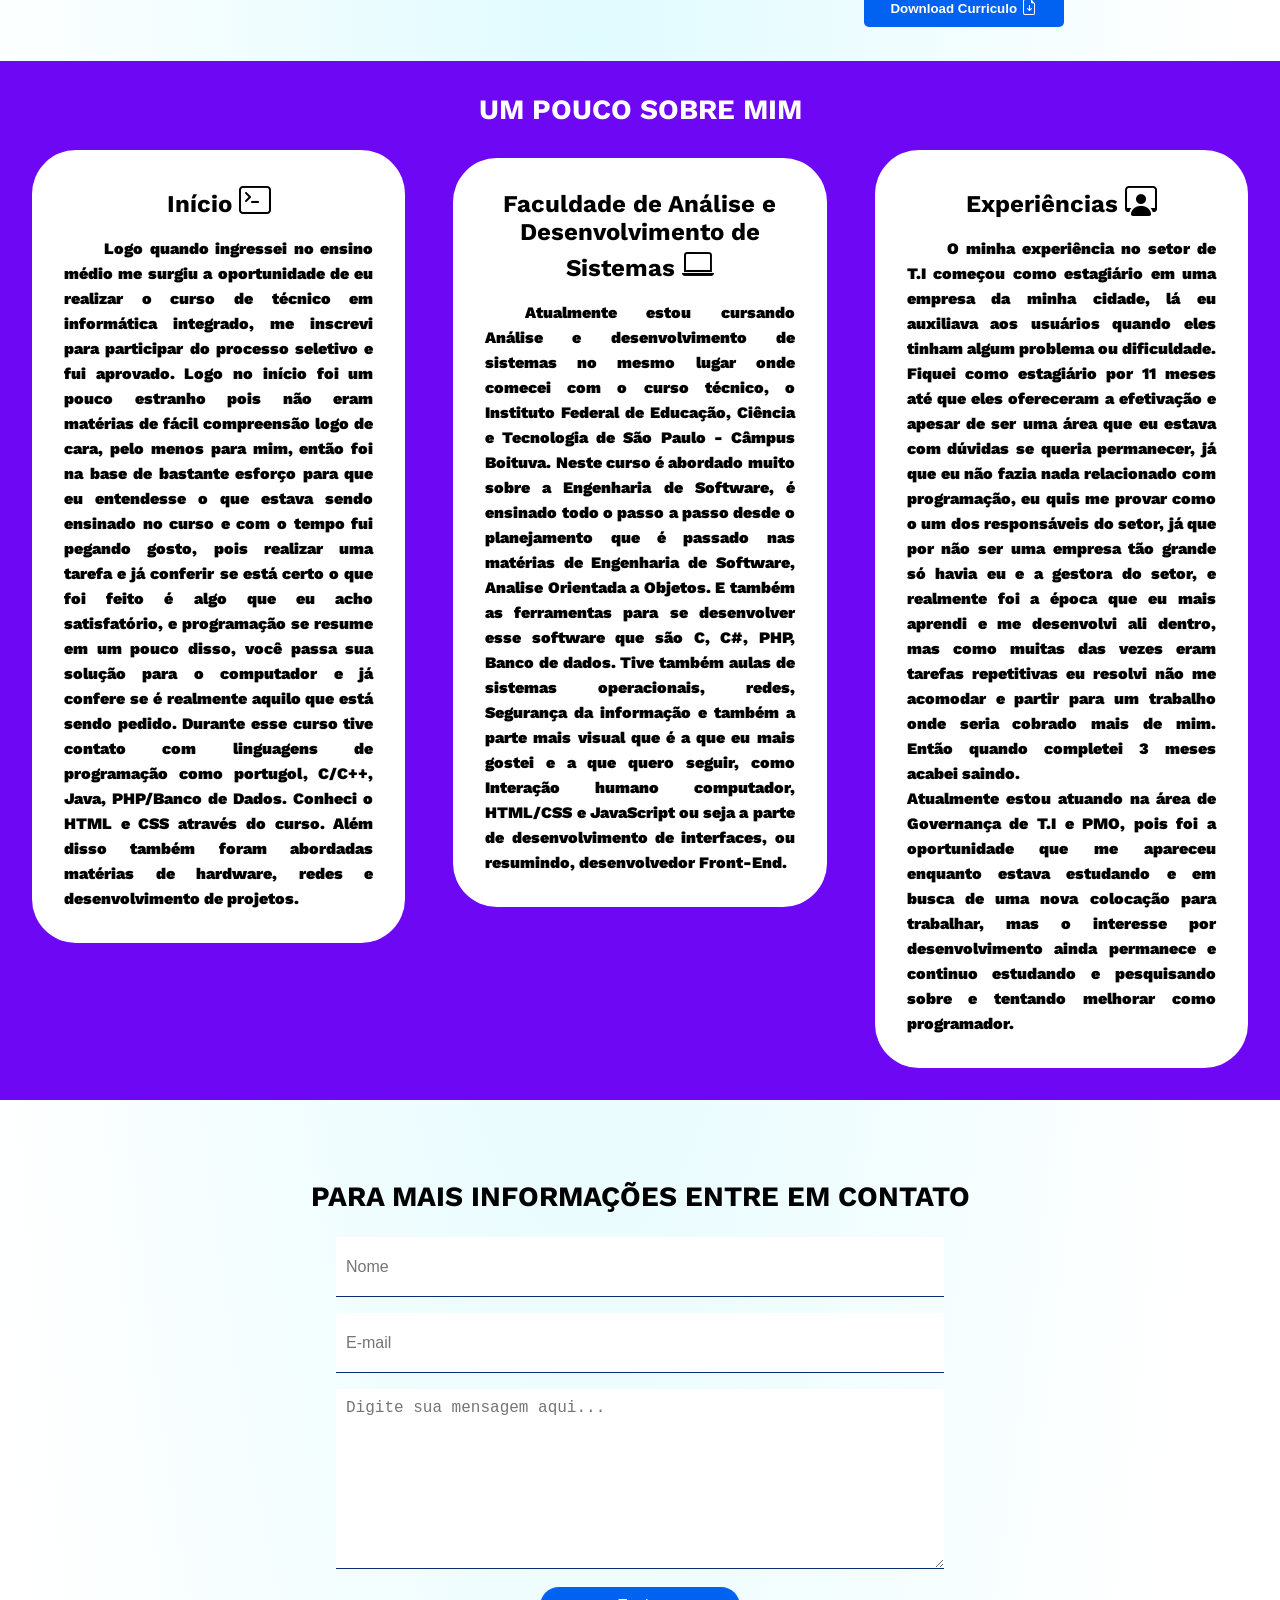
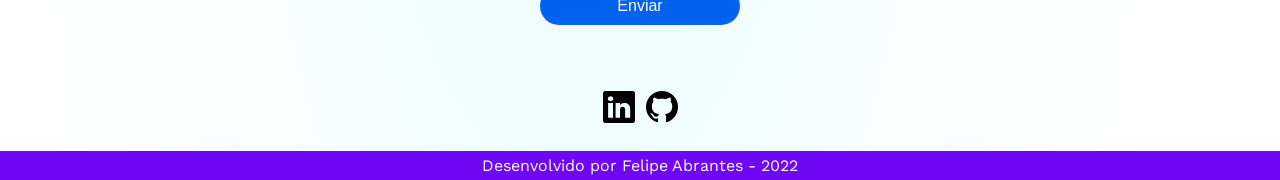
==== commit 00c5aa20: "Update index.html" ====
--- a/index.html
+++ b/index.html
@@ -95,7 +95,7 @@
             <div class="swiper-slide">
                <a href="https://daniellealday.com.br/" class="link-img">
                  <img class="thumb" src="img/thumb-04.jpg" alt="Projeto jogo Spider-Men"/>
-                 <figcaption>Projeto jogo Spider-Men</figcaption>
+                 <figcaption>Projeto cliníca de estética</figcaption>
                </a>
              </div>
              <div class="swiper-slide">
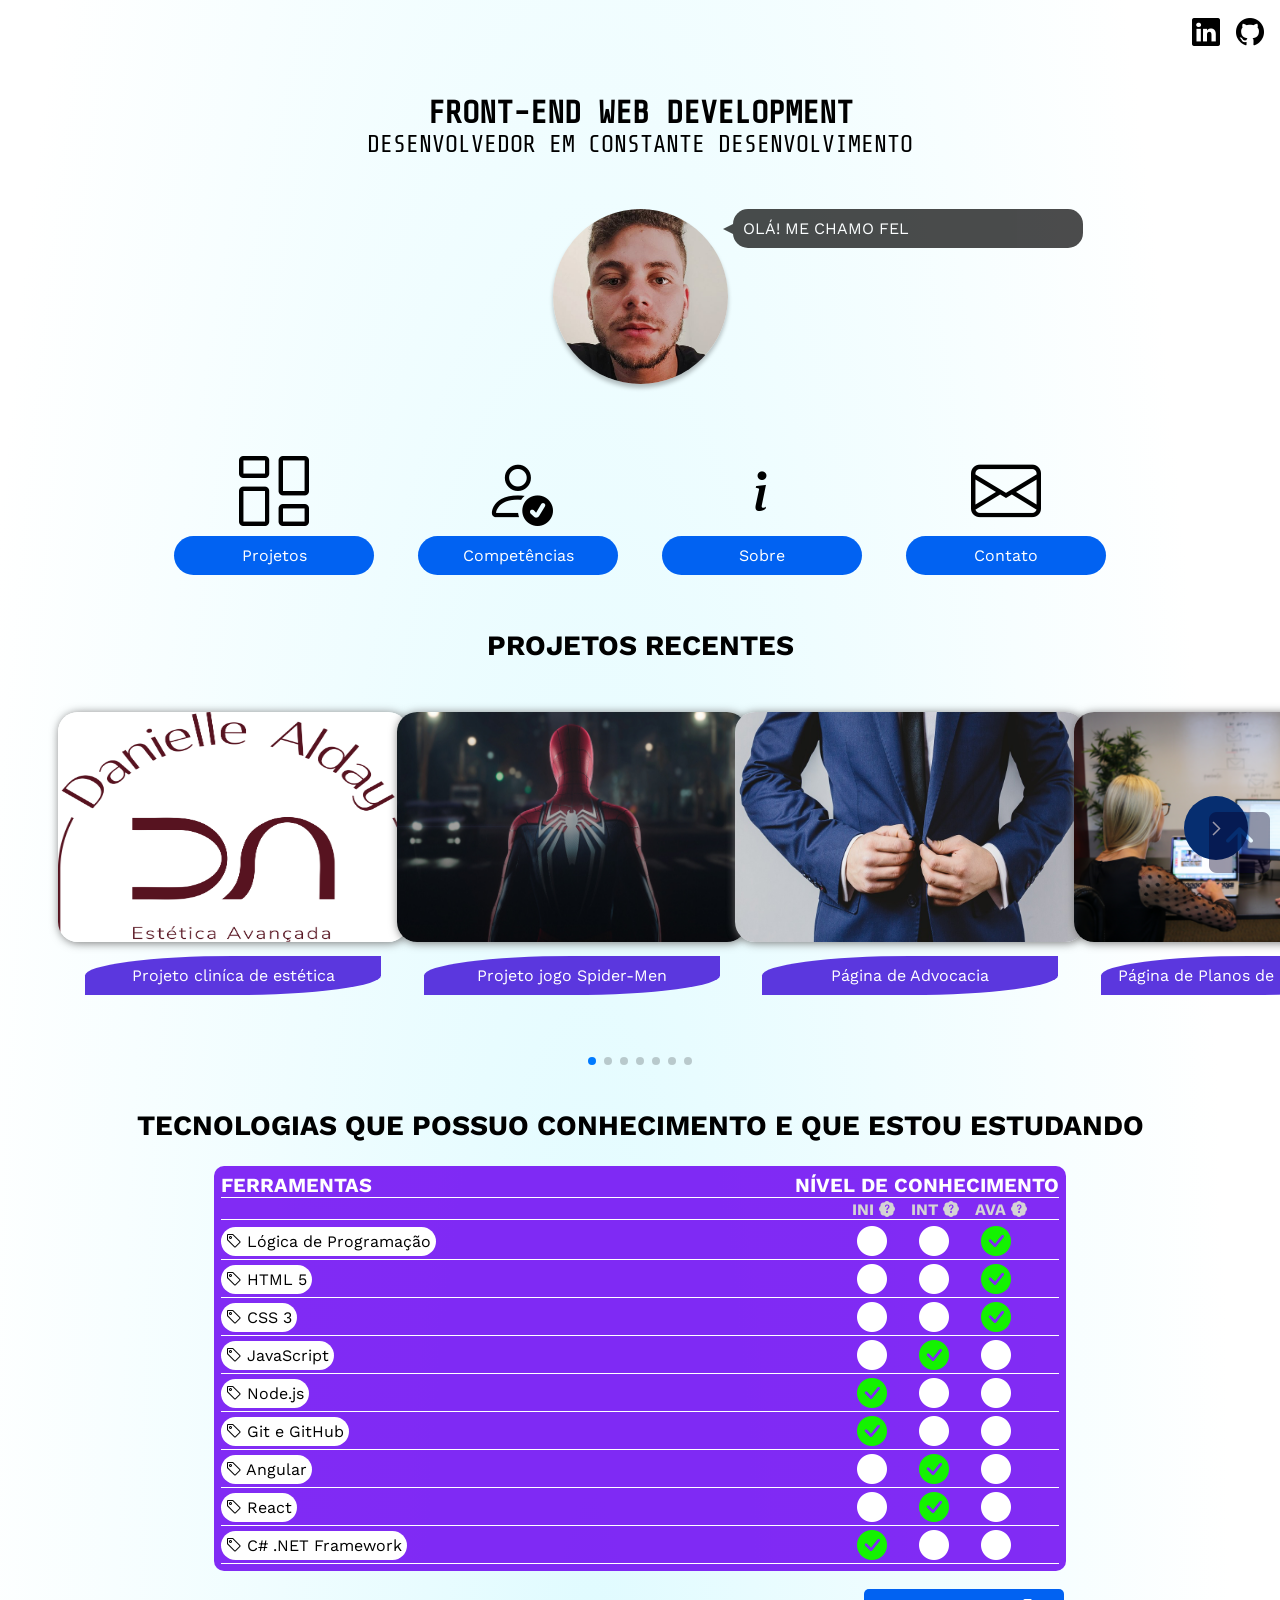
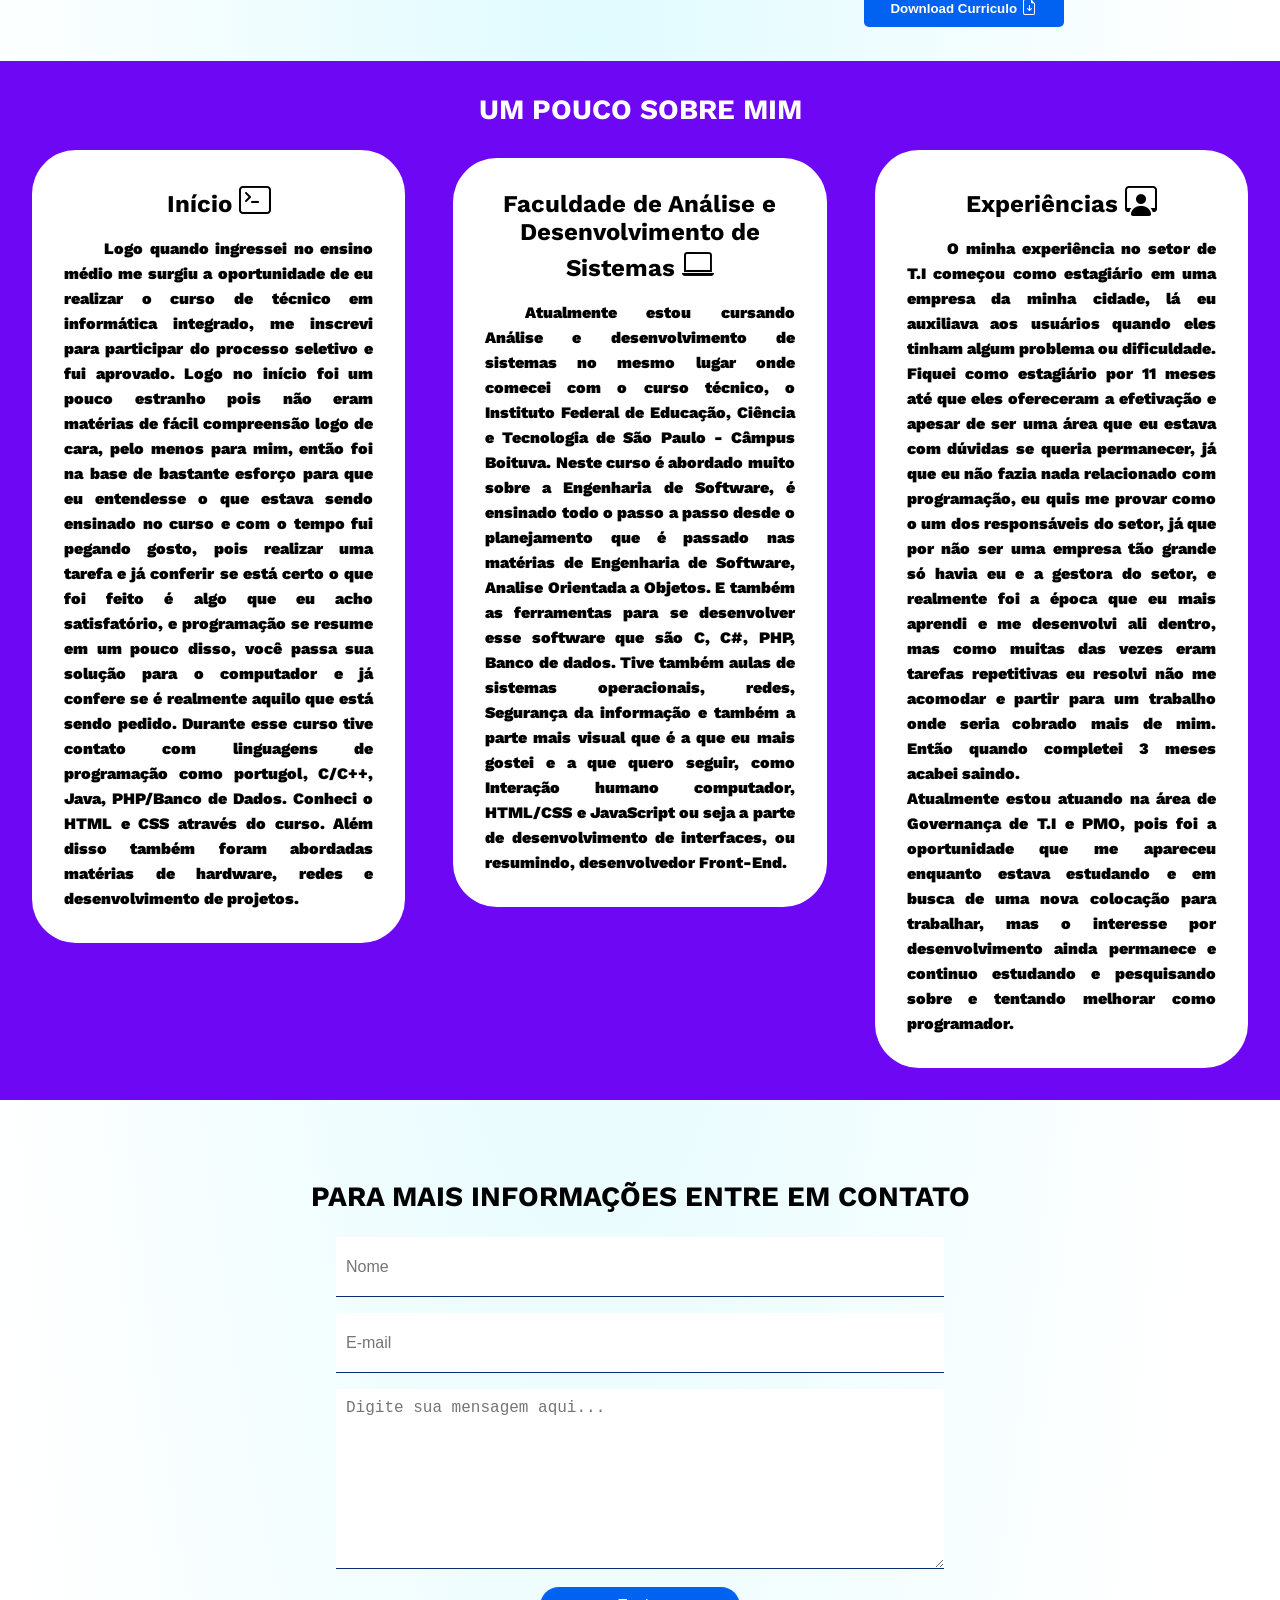
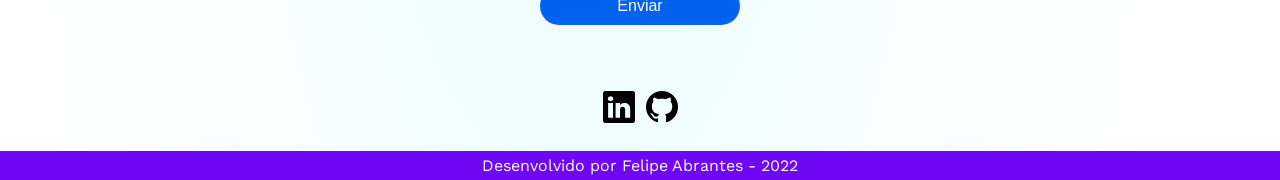
==== commit f6207347: "Update index.html" ====
--- a/index.html
+++ b/index.html
@@ -94,7 +94,7 @@
            <div class="swiper-wrapper">
             <div class="swiper-slide">
                <a href="https://daniellealday.com.br/" class="link-img">
-                 <img class="thumb" src="img/thumb-04.jpg" alt="Projeto jogo Spider-Men"/>
+                 <img class="thumb" src="img/Logo_V3_bordô.jpg" alt="Projeto cliníca de estética"/>
                  <figcaption>Projeto cliníca de estética</figcaption>
                </a>
              </div>
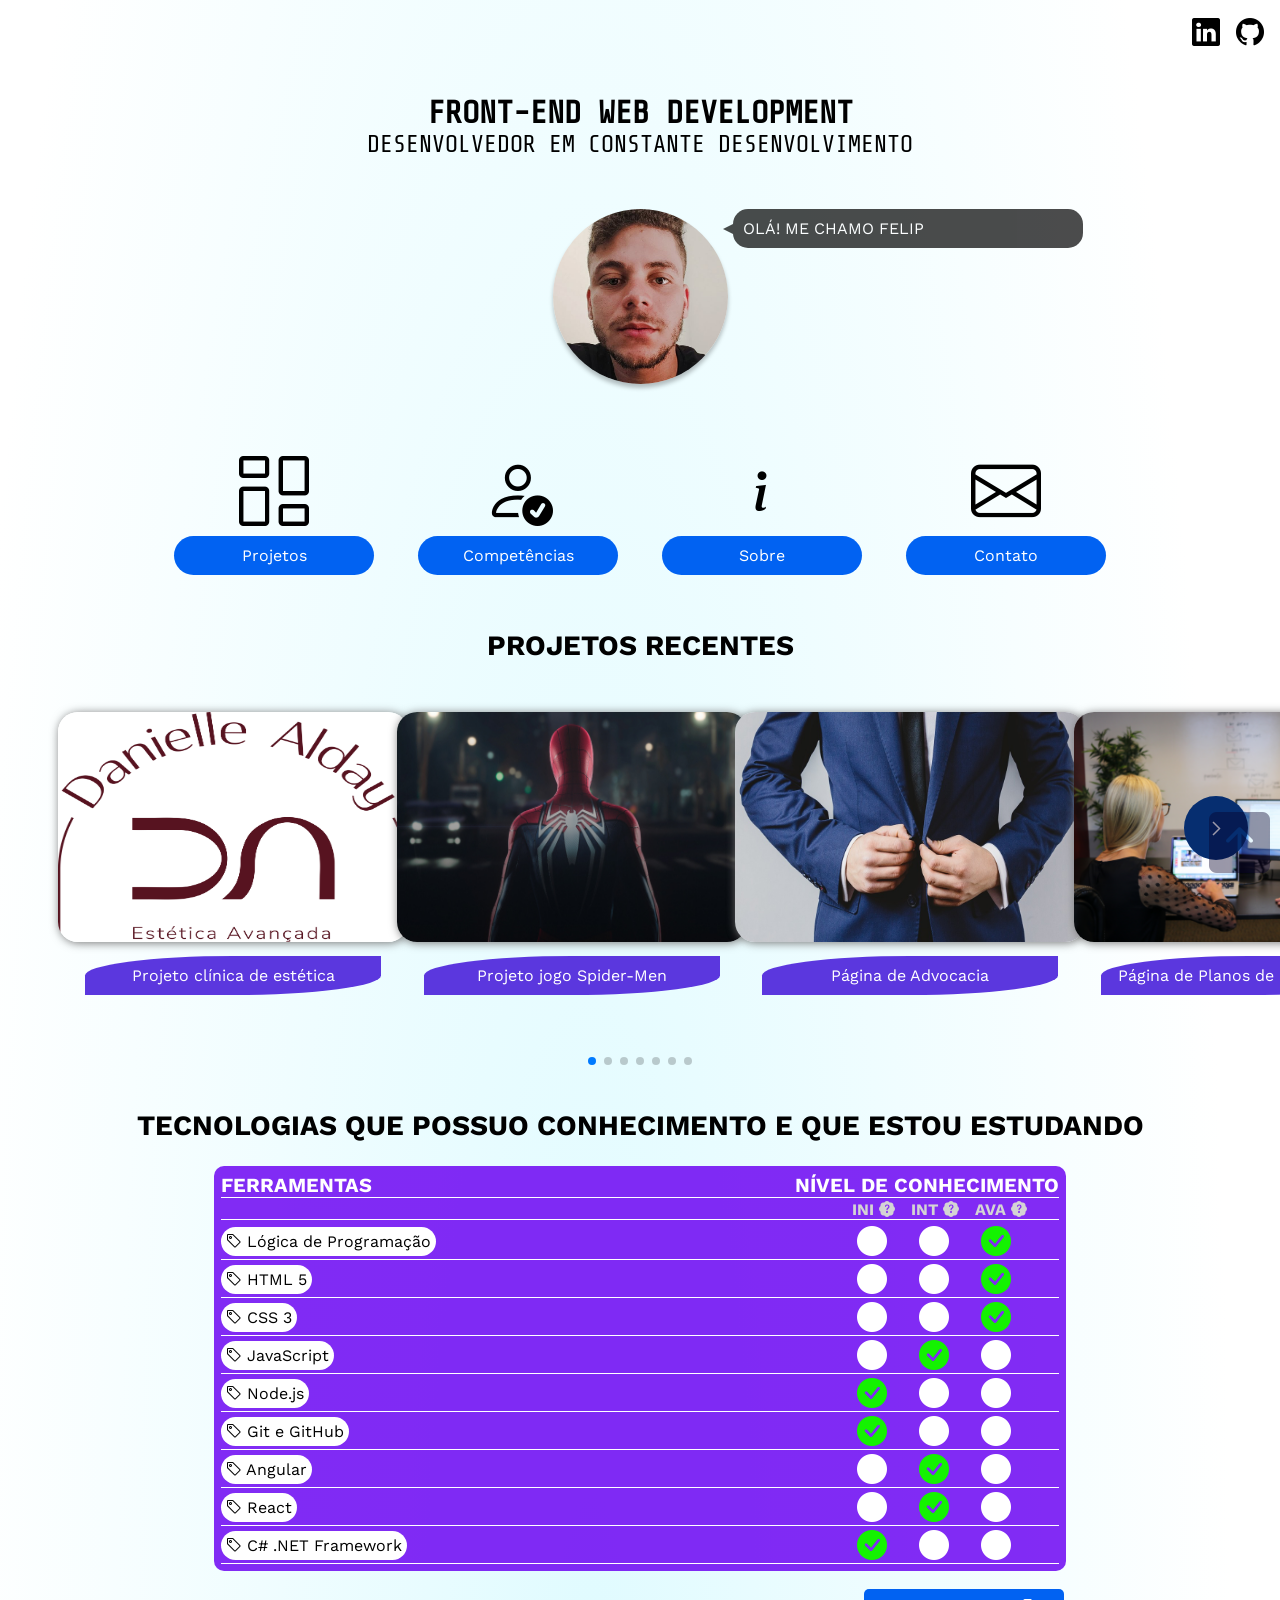
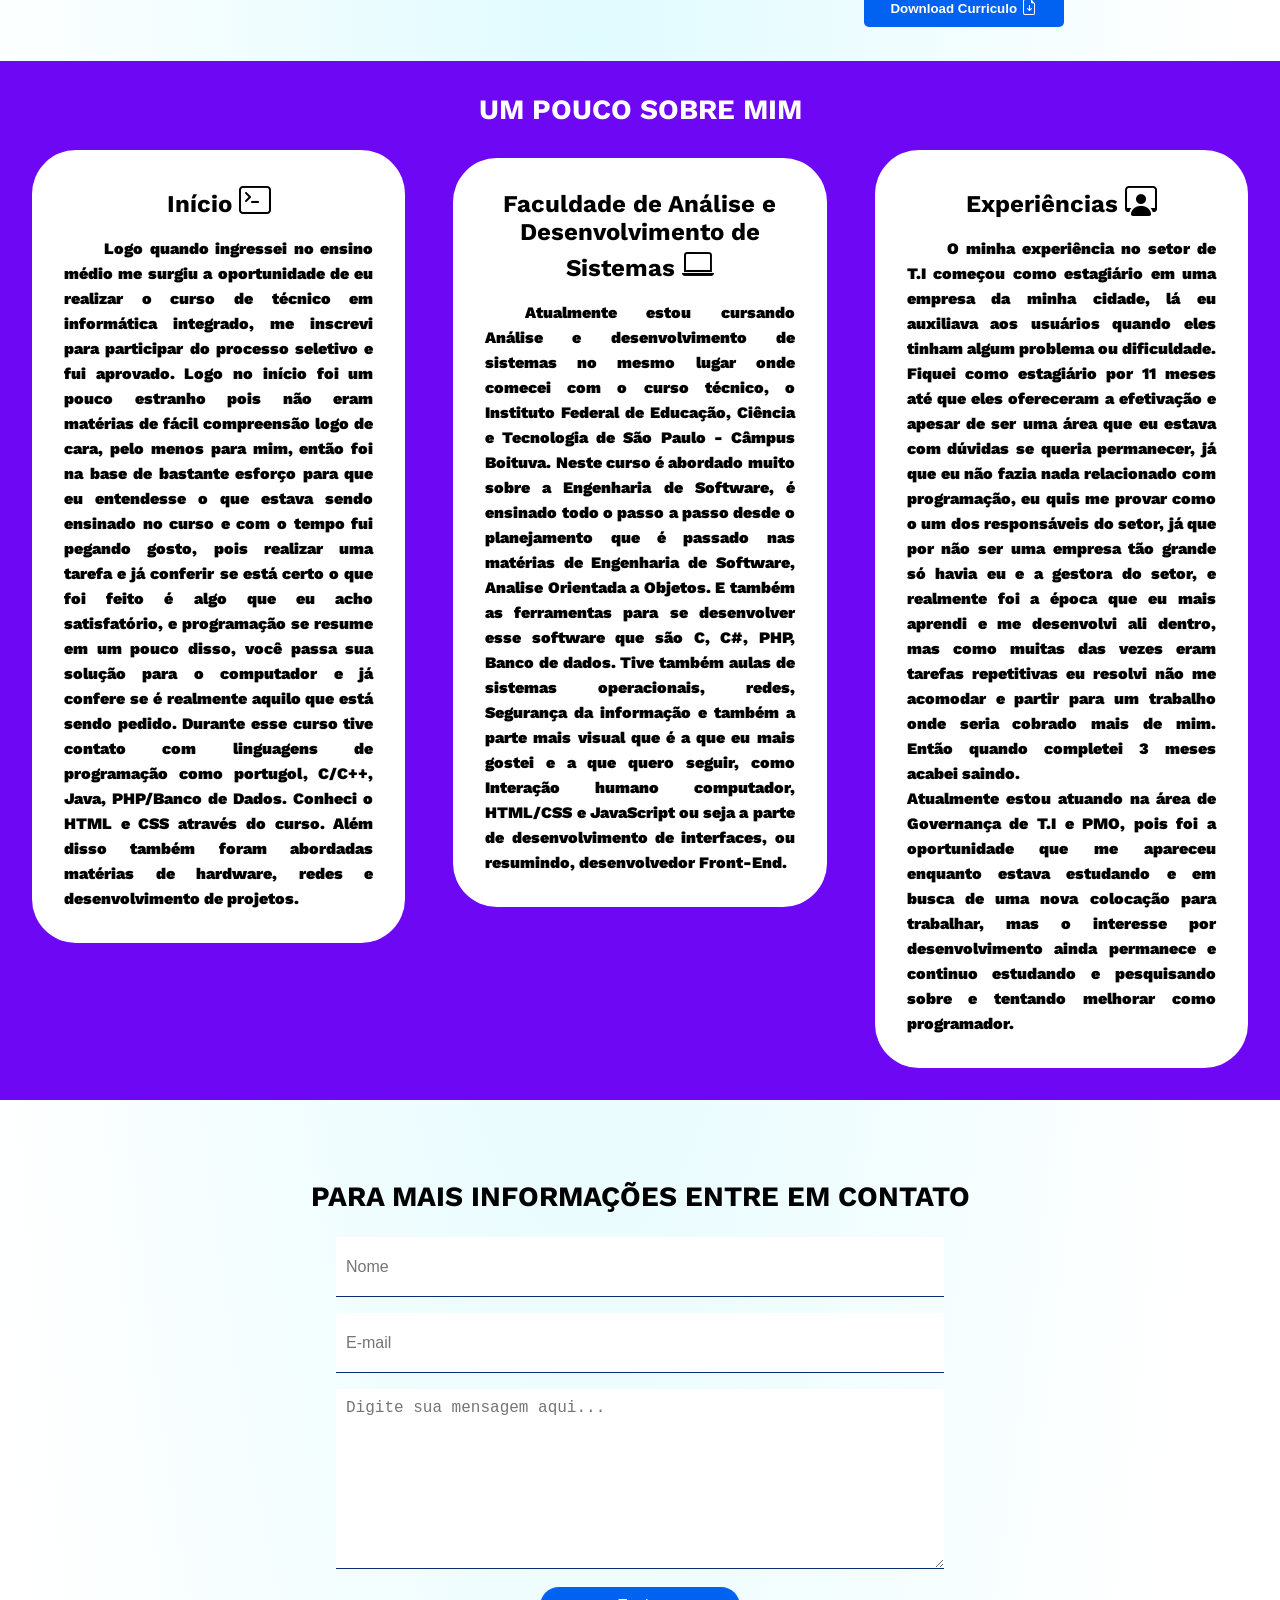
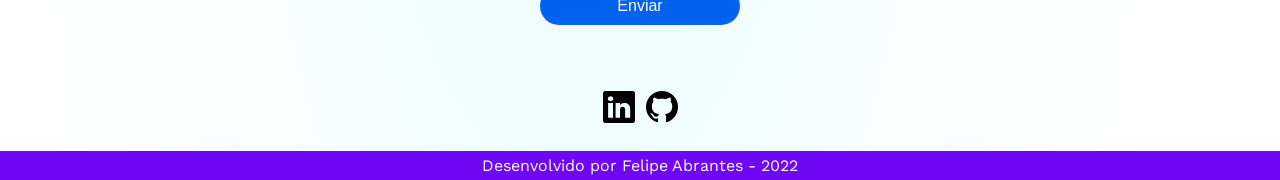
==== commit 47a11b61: "Update index.html" ====
--- a/index.html
+++ b/index.html
@@ -94,8 +94,8 @@
            <div class="swiper-wrapper">
             <div class="swiper-slide">
                <a href="https://daniellealday.com.br/" class="link-img">
-                 <img class="thumb" src="img/Logo_V3_bordô.jpg" alt="Projeto cliníca de estética"/>
-                 <figcaption>Projeto cliníca de estética</figcaption>
+                 <img class="thumb" src="img/Logo_V3_bordô.jpg" alt="Projeto clínica de estética"/>
+                 <figcaption>Projeto clínica de estética</figcaption>
                </a>
              </div>
              <div class="swiper-slide">
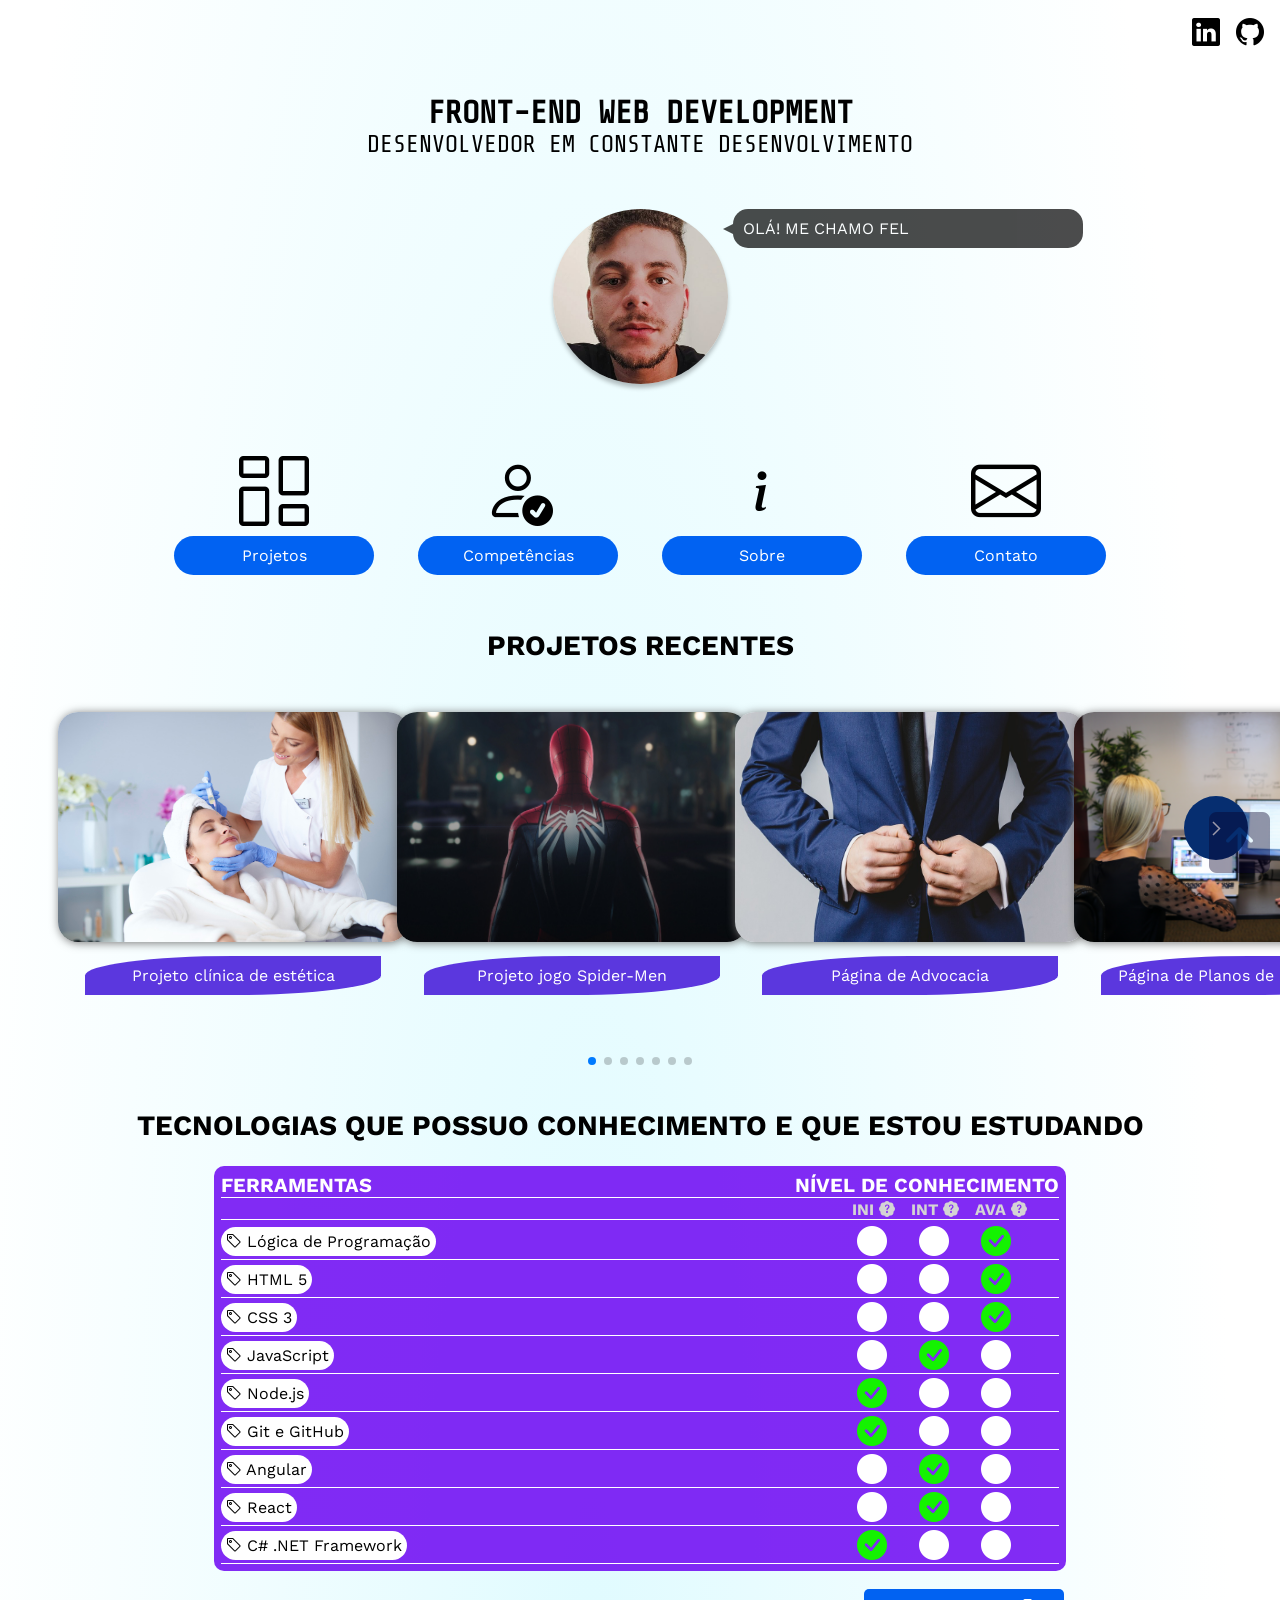
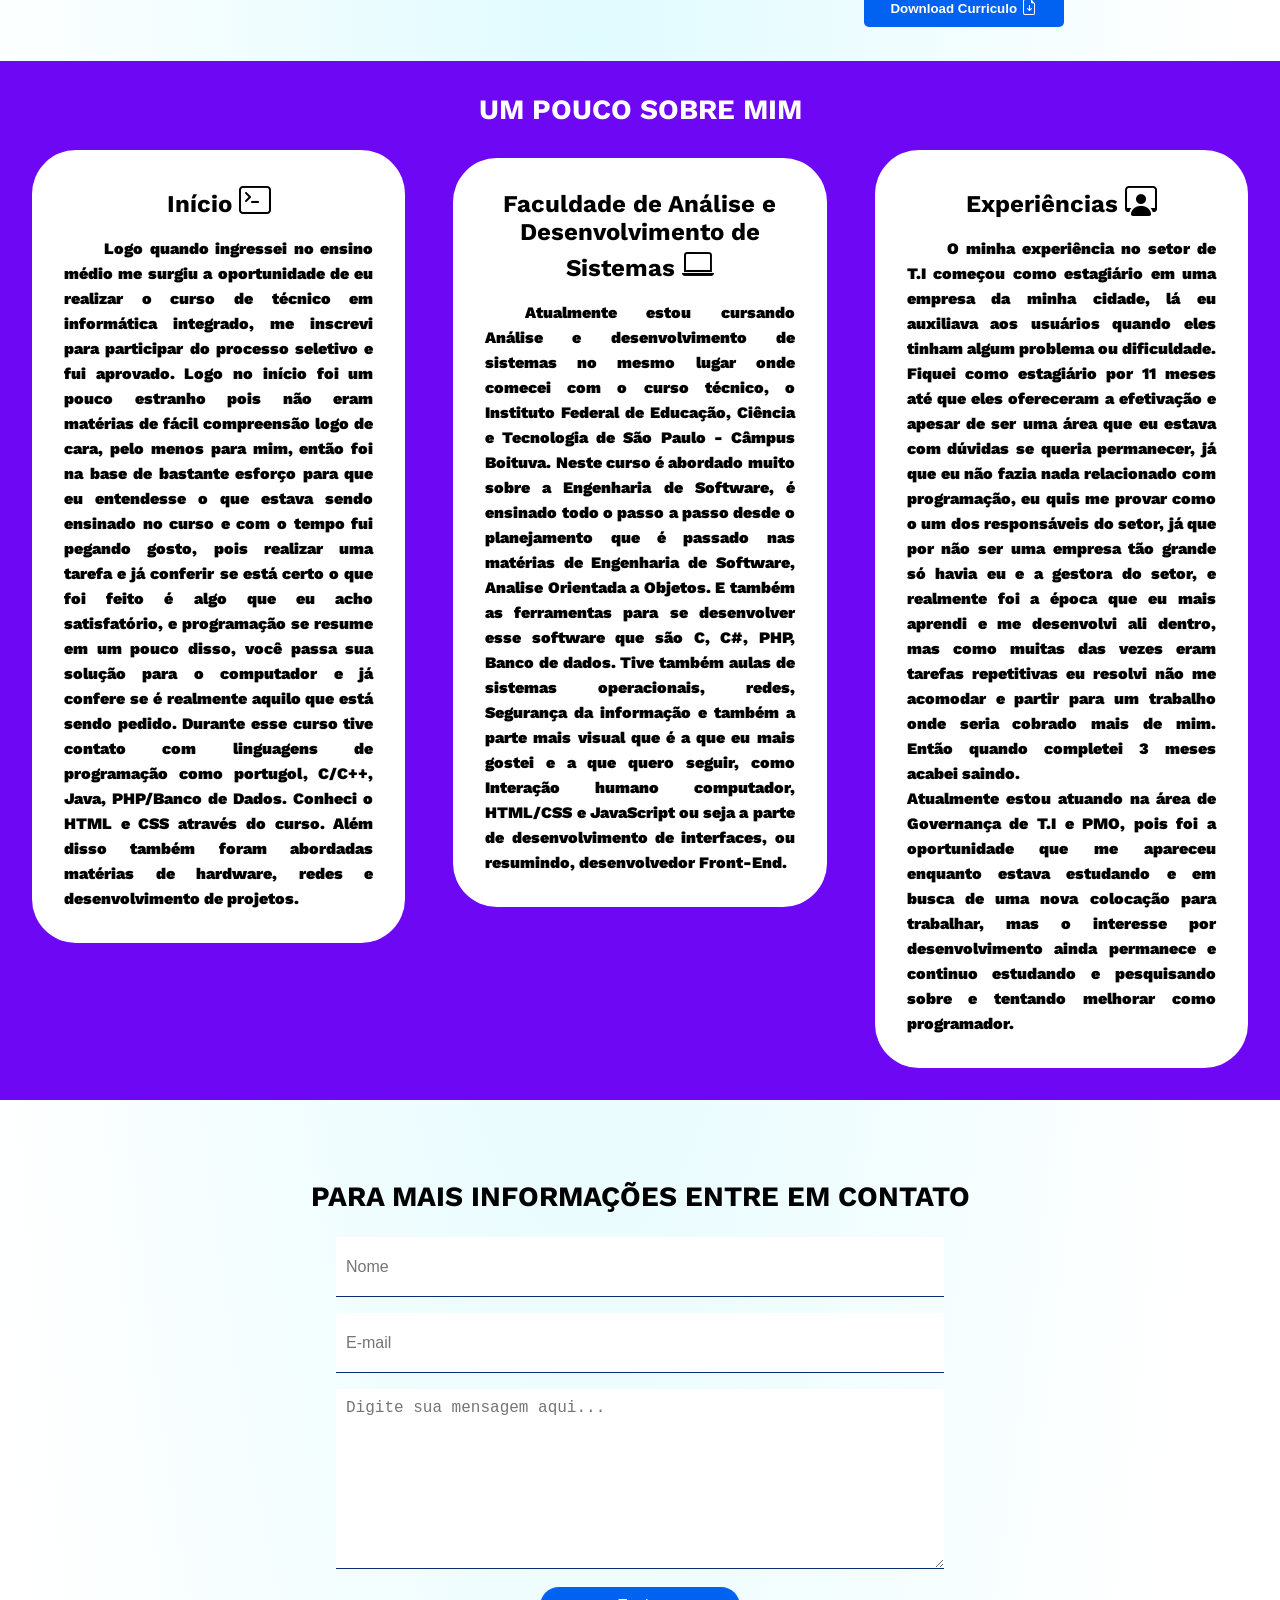
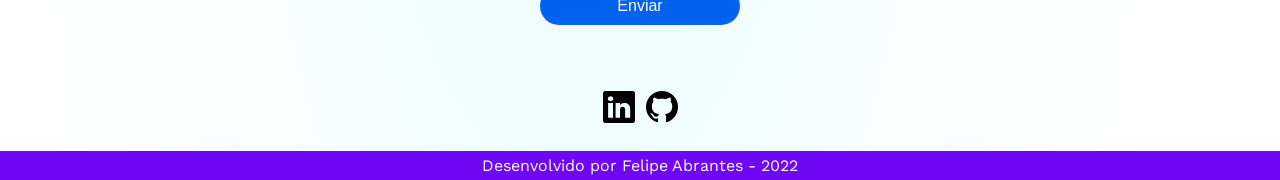
==== commit fb218537: "Update index.html" ====
--- a/index.html
+++ b/index.html
@@ -94,7 +94,7 @@
            <div class="swiper-wrapper">
             <div class="swiper-slide">
                <a href="https://daniellealday.com.br/" class="link-img">
-                 <img class="thumb" src="img/Logo_V3_bordô.jpg" alt="Projeto clínica de estética"/>
+                 <img class="thumb" src="img/18788.jpg" alt="Projeto clínica de estética"/>
                  <figcaption>Projeto clínica de estética</figcaption>
                </a>
              </div>
